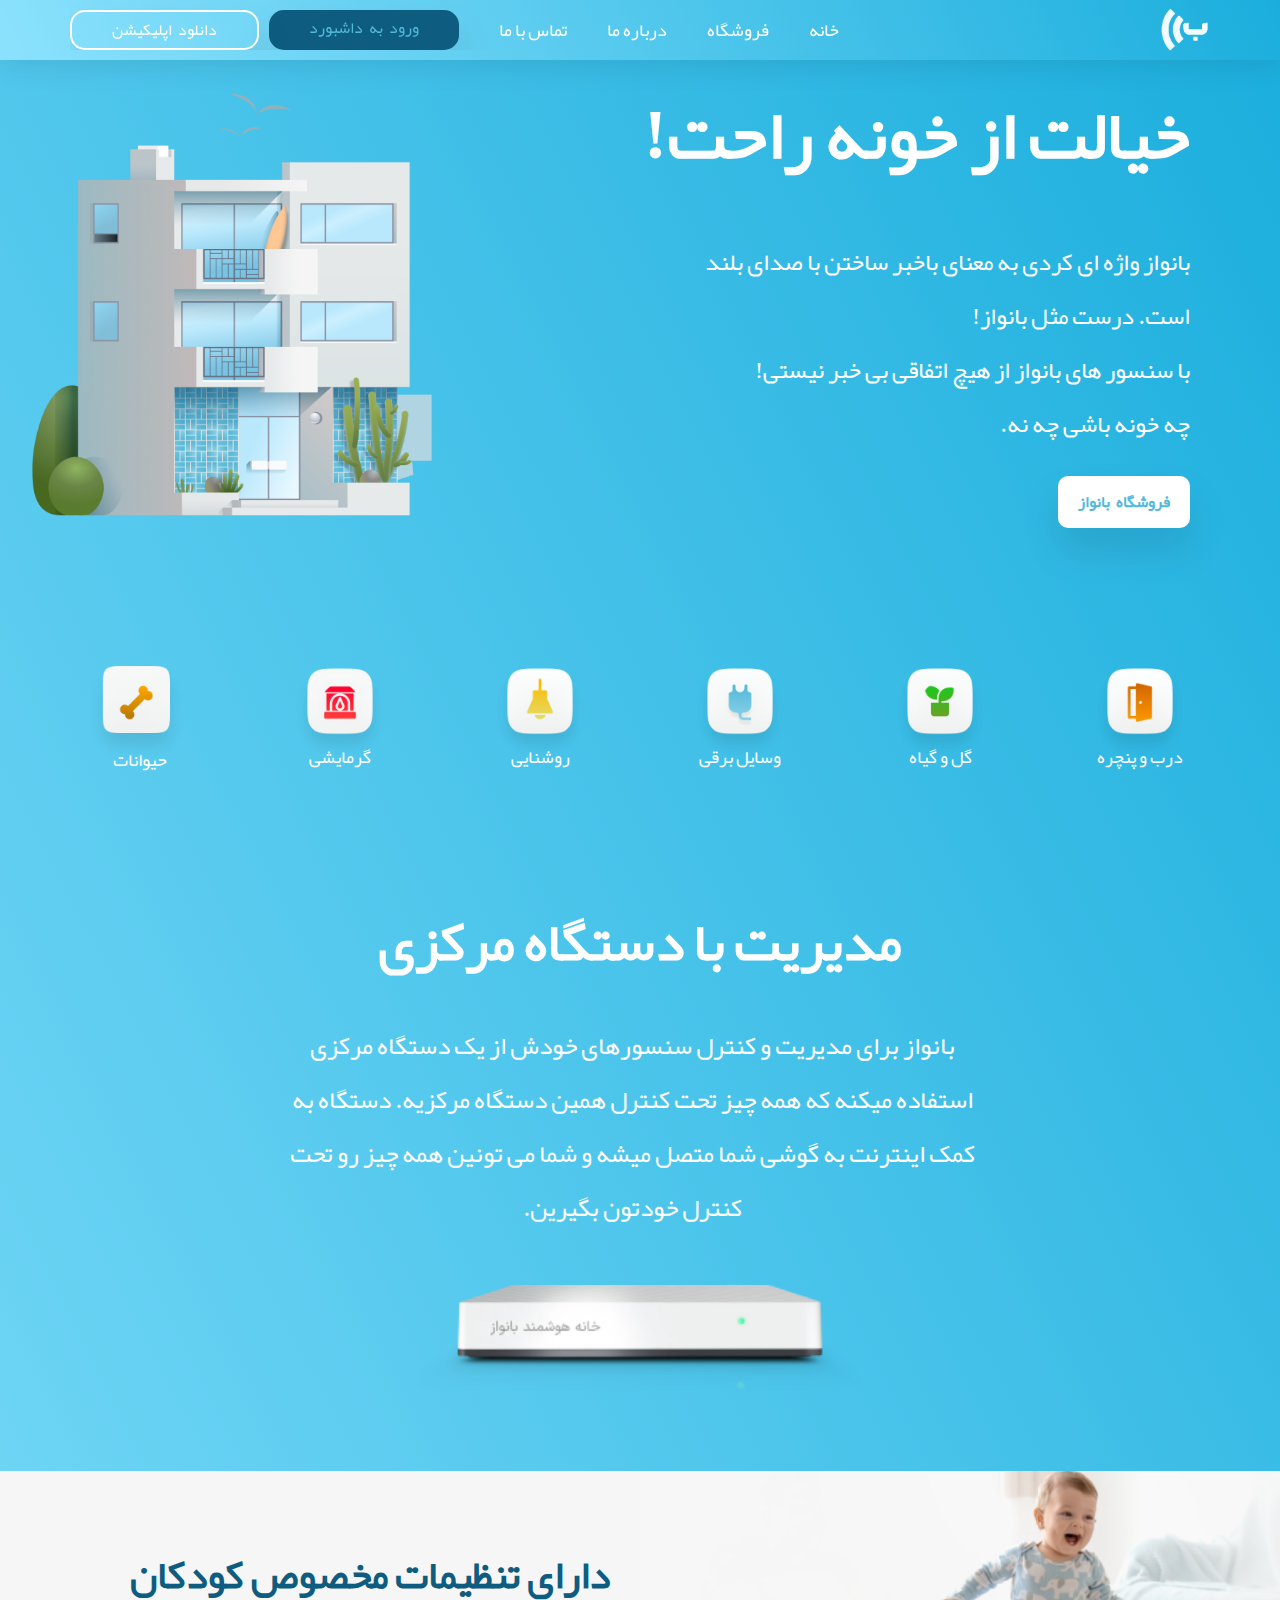
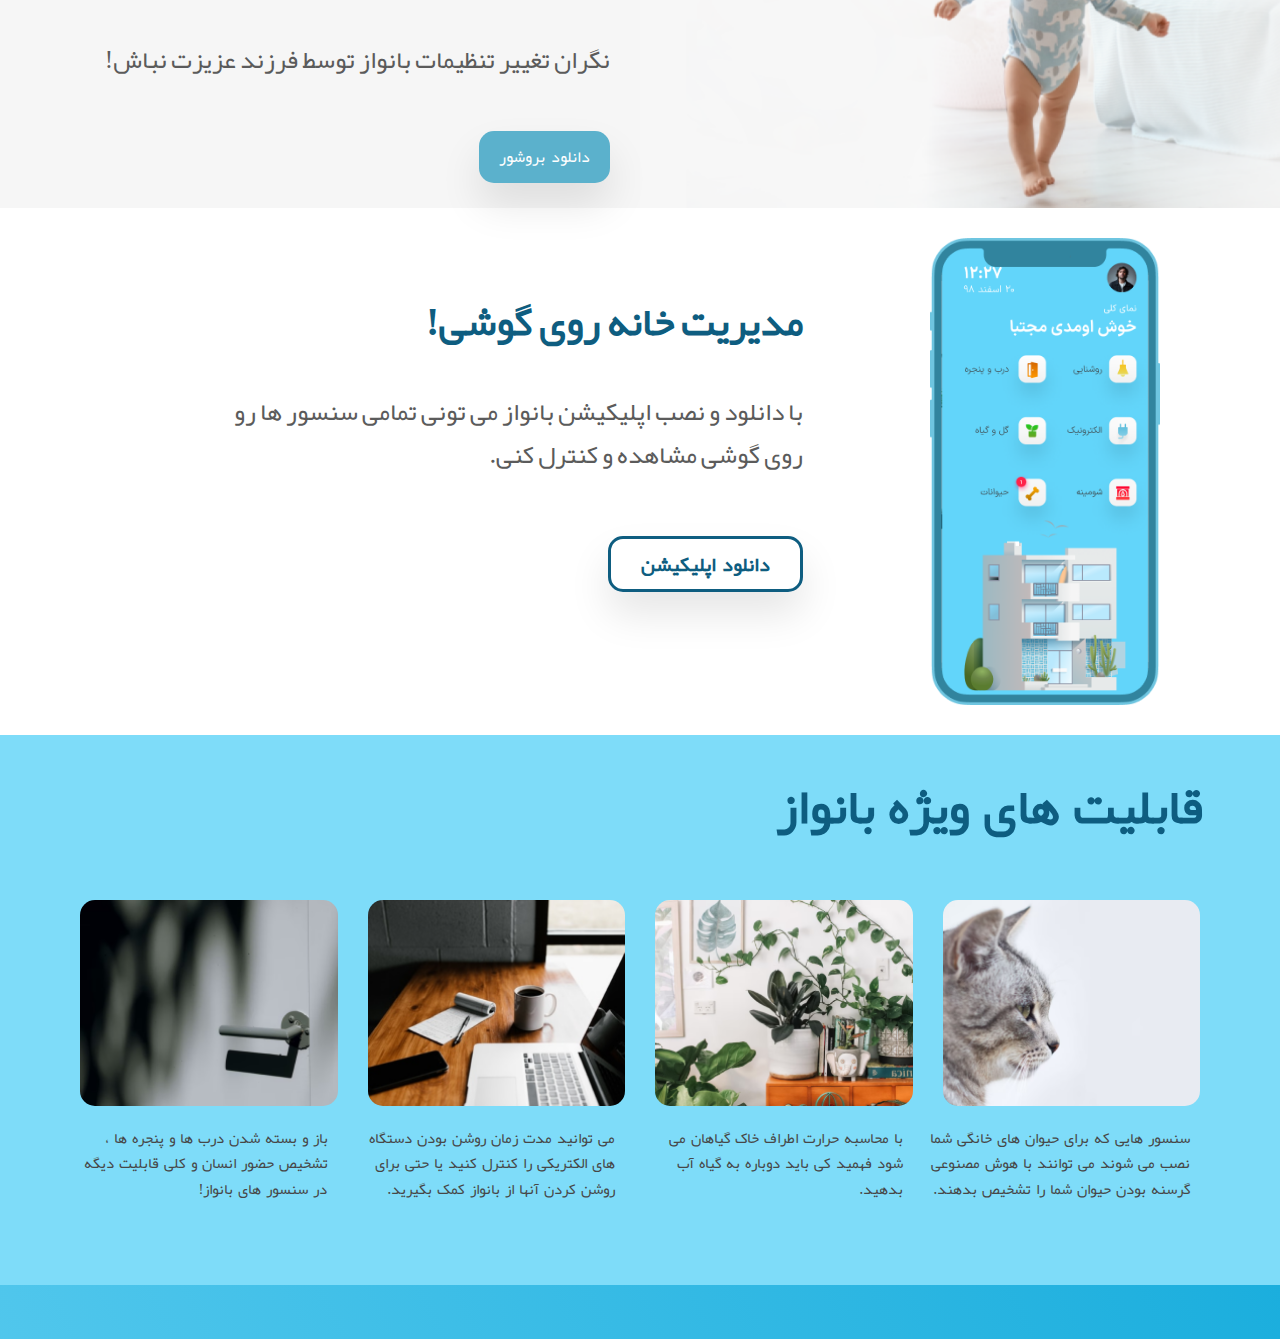
==== index.html @ e46e065d "added feature section" ====
<!DOCTYPE html>
<html lang="en" dir="rtl">
  <head>
    <meta charset="UTF-8" />
    <meta http-equiv="X-UA-Compatible" content="IE=edge" />
    <meta name="viewport" content="width=device-width, initial-scale=1.0" />
    <link rel="stylesheet" href="/css/fonts.css" />
    <link rel="stylesheet" href="/css/style.css" />
    <title>فروشگاه بانواز | Demo</title>
    <meta
      name="description"
      content="این وبسایت توسط محمد صاحبی به عنوان نمونه کار آماده شده است"
    />
  </head>
  <body>
    <header class="main-header">
      <nav class="nav container">
        <a href="#">
          <img
            src="/assets/images/logo.png"
            class="nav-logo"
            alt="banavaaz logo"
          />
        </a>
        <div class="btn">فروشگاه بانواز</div>
        <div class="nav__toggler">
          <div class="bar bar-one"></div>
          <div class="bar bar-two"></div>
          <div class="bar bar-three"></div>
        </div>
        <ul class="list nav__list">
          <li class="nav__item"><a href="#">خانه</a></li>
          <li class="nav__item"><a href="#">فروشگاه</a></li>
          <li class="nav__item"><a href="#">درباره ما</a></li>
          <li class="nav__item"><a href="#">تماس با ما</a></li>
          <li class="btn btn--primary btn--nav-1">
            <a href="#">ورود به داشبورد</a>
          </li>
          <li class="btn btn--primary btn--nav-2">
            <a href="#">دانلود اپلیکیشن</a>
          </li>
        </ul>
      </nav>
    </header>
    <section class="hero-section container block">
      <div class="hero__image">
        <img src="/assets/images/apartment.png" alt="apartment" />
      </div>
      <div class="hero__detail">
        <h2 class="hero__title">خیالت از خونه راحت!</h2>
        <p class="hero__text">
          بانواز واژه ای کردی به معنای باخبر ساختن با صدای بلند <br />
          است. درست مثل بانواز! <br />
          با سنسور های بانواز از هیچ اتفاقی بی خبر نیستی! <br />
          چه خونه باشی چه نه.
        </p>
        <button class="btn hero__btn">فروشگاه بانواز</button>
      </div>
    </section>
    <section class="services container block">
      <div class="services__item">
        <img src="/assets/images/Door.png" alt="Door Icon" />
        <p>درب و پنچره</p>
      </div>
      <div class="services__item">
        <img src="/assets/images/Plant.png" alt="Plant Icon" />
        <p>گل و گیاه</p>
      </div>
      <div class="services__item">
        <img src="/assets/images/charge.png" alt="Charge Icon" />
        <p>وسایل برقی</p>
      </div>
      <div class="services__item">
        <img src="/assets/images/Lamp.png" alt="Lamp Icon" />
        <p>روشنایی</p>
      </div>
      <div class="services__item">
        <img src="/assets/images/Heating.png" alt="Heating Icon" />
        <p>گرمایشی</p>
      </div>
      <div class="services__item">
        <img src="/assets/images/Pet.png" alt="Pet Icon" />
        <p>حیوانات</p>
      </div>
    </section>
    <section class="device container block">
      <img
        src="/assets/images/Device.png"
        class="device__image"
        alt="Device Photo"
      />
      <h2 class="device__title">مدیریت با دستگاه مرکزی</h2>
      <p class="device__text">
        بانواز برای مدیریت و کنترل سنسورهای خودش از یک دستگاه مرکزی استفاده
        میکنه که همه چیز تحت کنترل همین دستگاه مرکزیه. دستگاه به کمک اینترنت به
        گوشی شما متصل میشه و شما می تونین همه چیز رو تحت کنترل خودتون بگیرین.
      </p>
    </section>
    <section class="baby">
      <img src="/assets/images/baby.png" class="baby__image" alt="Baby Photo" />
      <div class="baby__text">
        <h2 class="baby__title">دارای تنظیمات مخصوص کودکان</h2>
        <p class="baby__description">
          نگران تغییر تنظیمات بانواز توسط فرزند عزیزت نباش!
        </p>
        <button class="btn btn--primary">دانلود بروشور</button>
      </div>
    </section>
    <section class="app">
      <img
        src="/assets/images/iPhone-12-Mini.png"
        class="app__image"
        alt="iPhone photo"
      />
      <div class="app__text">
        <h2 class="app__title">مدیریت خانه روی گوشی!</h2>
        <p class="app__description">
          با دانلود و نصب اپلیکیشن بانواز می تونی تمامی سنسور ها رو روی گوشی
          مشاهده و کنترل کنی.
        </p>
        <button class="btn app__btn">دانلود اپلیکیشن</button>
      </div>
    </section>
    <section class="feature">
      <h2>قابلیت های ویژه بانواز</h2>
      <div class="feature--items">
        <div class="feature__item">
          <img src="/assets/images/cat.png" alt="cat photo" />
          <p>
            سنسور هایی که برای حیوان های خانگی شما نصب می شوند می توانند با هوش
            مصنوعی گرسنه بودن حیوان شما را تشخیص بدهند.
          </p>
        </div>
        <div class="feature__item">
          <img src="/assets/images/plant(2).png" alt="plant photo" />
          <p>
            با محاسبه حرارت اطراف خاک گیاهان می شود فهمید کی باید دوباره به گیاه آب
            بدهید.
          </p>
        </div>
        <div class="feature__item">
          <img src="/assets/images/work.png" alt="office photo" />
          <p>
            می توانید مدت زمان روشن بودن دستگاه های الکتریکی را کنترل کنید یا حتی
            برای روشن کردن آنها از بانواز کمک بگیرید.
          </p>
        </div>
        <div class="feature__item">
          <img src="/assets/images/door(2).png" alt="door photo" />
          <p>
            باز و بسته شدن درب ها و پنجره ها ، تشخیص حضور انسان و کلی قابلیت دیگه در
            سنسور های بانواز!
          </p>
        </div>
      </div>
    </section>
    
    <script src="/js/main.js"></script>
  </body>
</html>
---- css/fonts.css ----
@font-face {
  font-family: "yekan";
  font-weight: normal;
  font-style: normal;
  font-display: auto;
  src: url("/assets/fonts/Yekan.woff") format("woff");
}

body,
button {
  font-family: "yekan";
}

* {
  -webkit-user-select: none;
}

/*  PREVENT TEXT SIZE SCALLING */

/* iPhone, portrait & landscape. */

@media all and (max-device-width: 480px) {
  html,
  body,
  p {
    text-size-adjust: none !important;
    -webkit-text-size-adjust: none !important;
    -moz-text-size-adjust: none !important;
    -ms-text-size-adjust: none !important;
  }
}

/* iPad, portrait & landscape. */

@media all and (min-device-width: 768px) and (max-device-width: 1024px) {
  html,
  body,
  p {
    text-size-adjust: none !important;
    -webkit-text-size-adjust: none !important;
    -moz-text-size-adjust: none !important;
    -ms-text-size-adjust: none !important;
  }
}
---- css/style.css ----
/* Reset */
*,
*::before,
*::after {
  box-sizing: border-box;
  margin: 0;
  padding: 0;
  list-style: none;
}

/* root Variable */

:root {
  --color-primary: #ffffff;
  --color-primary-light: #71c4de;
  --color-primary-dark: #0e5d80;
  --color-primary-fonts: #ffffff;
  --color-secondary-fonts: #0e5d80;
  --color-body: #53b9d9;
  --color-headings: #000;
}

html {
  font-size: 62.5%;
}

body {
  background: var(--color-body);
  font-size: 1.4rem;
  line-height: 1.7;
}

h1,
h2,
h3,
li,
p {
  color: var(--color-primary-fonts);
}

h1 {
  font-size: 2.5rem;
  font-weight: 700;
}

h2 {
  font-size: 2.2rem;
  font-weight: 700;
  margin-bottom: 1.5rem;
}

h3 {
  font-size: 1.6rem;
  font-weight: 700;
}

p {
  font-weight: 300;
}

a {
  text-decoration: none;
}

ul {
  font-weight: 300;
}

input,
textarea {
  display: block;
  outline: 0;
  border: 0;
  font-family: "yekan";
}

textarea {
  resize: none;
}

@media screen and (min-width: 1024px) {
  body {
    font-size: 1.8rem;
    background: linear-gradient(243.02deg, #10a9da -9.92%, #92e5ff 106.28%);
  }
  h1 {
    font-size: 5rem;
  }
  h2 {
    font-size: 3.5rem;
    margin-bottom: 3.5rem;
  }
  h3 {
    font-size: 2.2rem;
  }
}

/* buttons */

.btn {
  cursor: pointer;
  font-size: 1.4rem;
  outline: 0;
  border: 0;
  padding: 1rem 2rem;
  border-radius: 15px;
  margin: 1rem 0;
  text-align: center;
  word-spacing: 3px;
  background-color: var(--color-primary);
  color: var(--color-secondary-fonts);
  box-shadow: 0px 22px 40px rgba(0, 0, 0, 0.1);
}

.btn--primary {
  /* background-color: var(--color-primary-light); */
  background: #5bb1cc;
  color: var(--color-primary);
}

.btn--secondary {
  background-color: var(--color-primary);
  color: var(--color-primary-dark);
  border: 2px solid var(--color-primary-dark);
}

.btn--navbar-1,
.btn--navbar-2 {
  display: block;
}

.btn--nav-1 {
  display: block;
  margin: 0;
  padding: 0rem 5rem;
  padding-top: 0.5rem;
  margin-bottom: 1rem;
  background-color: var(--color-primary-light);
}

.btn--nav-2 {
  display: block;
  margin: 0;
  padding: 0rem 5rem;
  padding-top: 0.5rem;
  background-color: transparent;
  border: 1px solid var(--color-primary);
}

@media screen and (min-width: 1024px) {
  .btn {
    font-size: 1.6rem;
  }
  .btn--nav-1 {
    display: block;
    margin: 0;
    padding: 0 4rem;
    padding-top: 0.5rem;
    margin-left: 1rem;
    background-color: var(--color-primary-dark);
  }
  .nav__list .btn--nav-1 li a {
    color: var(--color-body);
  }
  .btn--nav-2 {
    display: block;
    margin: 0;
    padding: 0 4rem;
    padding-top: 0.5rem;
    background-color: transparent;
    border: 2px solid var(--color-primary);
  }
}

/* Container */

.container {
  max-width: 1140px;
  margin: 0 auto;
}

/* Navbar */

.main-header {
  position: fixed;
  background: var(--color-body);
  font-weight: 300;
  box-shadow: 0 4px 30px #0000001a;
  z-index: 100;
  top: 0;
  right: 0;
  left: 0;
}

.nav {
  height: 50px;
  display: flex;
  justify-content: space-between;
  align-items: center;
  flex-wrap: wrap;
}

.nav img {
  width: 70px;
  padding: 1rem 2rem;
}

.nav__list {
  width: 100%;
  position: absolute;
  display: flex;
  flex-direction: column;
  font-size: 1.4rem;
  max-height: 0;
  overflow: hidden;
  opacity: 0;
  transition: all 0.4s linear;
  top: 50px;
  right: 0;
  left: 0;
}

.nav__expanded .nav__list {
  max-height: 100vh;
  opacity: 1;
  padding: 1rem 2rem;
  background-color: var(--color-primary-dark);
}

.nav__expanded .nav__list li a {
  color: var(--color-primary);
}

.nav__item {
  margin-bottom: 1rem;
}

.nav__item > a {
  display: block;
  padding: 1rem;
  color: var(--color-primary);
  transition: all 0.3s ease-out;
}

.nav__list li a {
  display: block;
  padding-bottom: 1rem;
  transition: all 0.3s linear;
}

.nav > .btn {
  padding: 1rem 1.5rem;
  font-size: 1rem;
  color: var(--color-primary);
  background-color: var(--color-primary-dark);
  position: absolute;
  top: auto;
  left: 60px;
}

@media screen and (min-width: 1024px) {
  .main-header {
    background: linear-gradient(243.02deg, #10a9da -9.92%, #92e5ff 106.28%);
  }
  .nav {
    justify-content: space-between;
    flex-wrap: nowrap;
    padding-top: 0;
    margin-bottom: 1rem;
  }
  .nav img {
    width: 50px;
    padding: 0;
    margin-top: 2rem;
  }
  .nav__toggler {
    display: none;
  }
  .nav__list {
    position: relative;
    flex-direction: row;
    font-size: 1.6rem;
    width: auto;
    opacity: 1;
    max-height: 100%;
    top: 0;
  }
  .nav__item a {
    margin-left: 4rem;
    padding: 0;
    top: 10px;
    padding-bottom: 0;
    border: none;
    font-weight: 500;
    font-size: 1.8rem;
  }
  .nav-logo {
    padding-top: 2rem;
    margin: 0;
  }
  .nav__list li {
    margin-top: 1rem;
    padding-top: 0.5rem;
  }
  .nav__list .btn--nav-1 a {
    color: var(--color-body);
  }
  .nav__list .btn--nav-2 a {
    color: var(--color-primary);
  }
  .nav > .btn {
    display: none;
  }
}

/* Toggler */

.nav__toggler {
  padding: 1rem 2rem;
  cursor: pointer;
}

.bar {
  width: 25px;
  height: 3px;
  margin: 5px 0;
  background-color: var(--color-primary);
  border-radius: 10px;
  transition: all 0.3s ease-out;
}

.nav.nav__expanded .bar-one {
  transform: rotate(-45deg) translate(-10px, 5px);
}

.nav.nav__expanded .bar-two {
  opacity: 0;
  transform: translateX(-20px);
}

.nav.nav__expanded .bar-three {
  transform: rotate(45deg) translate(-5px, -2px);
}

/* Hero section */

.hero-section {
  display: grid;
  align-items: center;
  margin-top: 7rem;
}

.hero__image img {
  width: 70%;
  height: auto;
  margin: auto;
  /* margin-bottom: 3rem; */
}

.hero__image {
  display: flex;
  justify-content: center;
  align-items: center;
}

.hero__text {
  font-weight: 300;
  margin-bottom: 1.5rem;
  text-align: justify;
}

.hero__btn {
  font-weight: 700;
  color: #399dbc;
}

@media screen and (min-width: 768px) {
  .hero-section {
    grid-template-columns: repeat(2, 1fr);
  }
  .hero__image img {
    width: 400px;
  }
  .hero__image {
    margin-bottom: 0;
    order: 2;
  }
  .hero__detail {
    order: 1;
  }
  .hero__title {
    width: 758px;
    height: 130px;
    font-weight: 700;
    font-size: 70px;
    line-height: 130px;
  }
  .hero__text {
    width: 580px;
    font-size: 24px;
    font-weight: 500;
    text-align: justify;
    line-height: 54px;
  }
  .hero__btn {
    font-weight: 700;
    color: var(--color-body);
    box-shadow: 0px 22px 40px rgba(0, 0, 0, 0.1);
    border-radius: 10px;
  }
}

/* Services */

.services {
  display: grid;
  grid-template-columns: repeat(auto-fit, minmax(100px, 1fr));
  margin-top: 5rem;
}

.services__item {
  display: flex;
  flex-flow: column;
  justify-content: center;
  align-items: center;
  padding-top: 7rem;
  padding-bottom: 4rem;
}

.services__item p {
  margin-bottom: 3rem;
}

.services__item img {
  width: 100px;
  margin-bottom: -2rem;
}

@media screen and (min-width: 1024px) {
  .services {
    display: flex;
    flex-direction: row;
    justify-content: space-between;
  }
}

/* Device section */

.device {
  display: flex;
  flex-direction: column;
  justify-content: center;
  align-items: center;
  margin-top: 5rem;
}

.device__image {
  max-width: 100%;
  margin-bottom: 3rem;
}

.device__title {
  margin-bottom: 1rem;
  text-align: center;
}

.device__text {
  flex-wrap: wrap;
  margin-right: 1.5rem;
  text-align: right;
}

@media screen and (min-width: 1024px) {
  .device {
    align-items: center;
  }
  .device__image {
    width: 450px;
    margin-top: 5rem;
    order: 2;
  }
  .device__title {
    font-size: 55px;
    font-weight: 700;
    text-align: center;
    margin-bottom: 3rem;
  }
  .device__text {
    width: 700px;
    font-size: 25px;
    font-weight: 500;
    line-height: 54px;
    text-align: center;
  }
}

/* Baby Section */
.baby {
  width: 100%;
  height: auto;
  display: grid;
  grid-template-columns: repeat(2, 1fr);
  margin-top: 5rem;
  background: #f6f6f6;
}

.baby__text {
  width: 200px;
  margin-top: 1rem;
  text-align: right;
}

.baby__title {
  font-size: 1.4rem;
  font-weight: 700;
  padding-top: 6rem;
  margin-bottom: 1rem;
  color: var(--color-primary-dark);
}

.baby__description {
  font-size: 1.2rem;
  font-weight: 500;
  margin-bottom: 1rem;
  color: #5b5b5b;
}

/* .btn--mobile {
  width: 109px;
  height: 33px;
  font-size: 1.4rem;
  text-align: center;
  padding: 0 1rem;
  background: var(--color-primary-light);
  color: var(--color-primary);
  border-radius: 8px;
} */

.baby__image {
  width: 190px;
  height: 168px;
}

@media screen and (min-width: 1024px) {
  .baby {
    width: 100%;
    height: auto;
    display: grid;
    grid-template-columns: repeat(2, 1fr);
    background: #f6f6f6;
  }
  .baby__image {
    width: 100%;
    height: auto;
    display: block;
  }
  .baby__text {
    width: 600px;
    margin-right: 3rem;
  }
  .baby__title {
    font-size: 4rem;
    font-weight: 700;
    margin-bottom: 3rem;
    color: var(--color-primary-dark);
  }
  .baby__description {
    font-size: 2.5rem;
    font-weight: 500;
    margin-bottom: 4rem;
    color: #5b5b5b;
  }
}

/* App Section */

.app {
  display: grid;
  grid-template-columns: 1fr 2fr;
  background-color: var(--color-primary);
  padding: 2.5rem 1rem;
}

.app__image {
  width: 100px;
}

.app__text {
  margin-right: 1rem;
}

.app__title {
  color: var(--color-primary-dark);
}

.app__description {
  color: #5b5b5b;
}

.app__btn {
  font-size: 1.4rem;
  font-weight: 600;
  margin-top: 2rem;
  padding: 0.2rem 2rem;
  color: var(--color-primary-dark);
  border: 2px solid var(--color-primary-dark);
  border-radius: 10px;
  background-color: transparent;
}

@media screen and (min-width: 768px) {
  .app {
    grid-template-columns: 1fr 2fr;
    padding: 3rem 12rem;
  }
  .app__image {
    width: 230px;
  }
  .app__text {
    margin-top: 5rem;
  }
  .app__title {
    font-size: 4rem;
    font-weight: 700;
  }
  .app__description {
    width: 600px;
    font-size: 2.5rem;
    font-weight: 500;
    margin-bottom: 2rem;
  }
  .app__btn {
    font-size: 2rem;
    margin-top: 4rem;
    padding: 0.5rem 3rem;
    border: 3px solid var(--color-primary-dark);
    border-radius: 15px;
  }
}

/* Feature */

.feature {
  width: 100%;
  padding: 0 2rem;
  padding-top: 3rem;
}

.feature h2 {
  margin-bottom: 3rem;
  text-align: center;
  color: var(--color-secondary-fonts);
}

.feature--items {
  display: grid;
  grid-template-columns: repeat(2, 1fr);
  gap: 2rem;
}

.feature__item img {
  width: 100%;
  border-radius: 8px;
}

.feature__item p {
  text-align: right;
  font-size: 1.3rem;
  font-weight: 400;
  color: #474747;
}

@media screen and (min-width: 1024px) {
  .feature {
    height: 550px;
    padding: 3rem 5rem;
    background-color: #7edcf9;
  }
  .feature h2 {
    word-spacing: 5px;
    margin-bottom: 5rem;
    padding-right: 2.7rem;
    text-align: right;
    font-size: 5rem;
    color: var(--color-secondary-fonts);
  }
  .feature--items {
    margin: 0 3rem;
    gap: 3rem;
    grid-template-columns: repeat(auto-fit, minmax(100px, 1fr));
  }
  .feature__item img {
    border-radius: 15px;
  }
  .feature__item p {
    width: 270px;
    height: 223px;
    word-spacing: 2px;
    padding-top: 1rem;
    padding-right: 1rem;
    text-align: right;
    font-size: 1.5rem;
  }
}

/* Companies section */

.company {
  display: grid;
  grid-template-columns: repeat(1, 1fr);
  padding-top: 3rem;
  padding-bottom: 2rem;
}

.company img {
  max-width: 100%;
}

.company__text h2 {
  font-size: 2rem;
  word-spacing: 3px;
  color: var(--color-primary-dark);
}

.company__text p {
  font-size: 1.8rem;
  font-weight: 500;
  word-spacing: 2px;
  color: #474747;
  margin-bottom: 3rem;
}

.company__image {
  display: flex;
  align-items: center;
  justify-content: center;
}

@media screen and (min-width: 1024px) {
  .company {
    grid-template-columns: 2fr 1fr;
    background-color: var(--color-primary);
  }
  .company img {
    padding-left: 10rem;
  }
  .company__text {
    padding-top: 4rem;
  }
  .company__text h2 {
    font-size: 6rem;
    color: var(--color-secondary-fonts);
  }
  .company__text p {
    font-size: 2.2rem;
    font-weight: 500;
    color: #474747;
  }
}

/* Footer */

.main-footer {
  width: 100%;
  height: auto;
  background-color: #146183;
  color: var(--color-primary-fonts);
  min-height: 250px;
  align-items: center;
}

.main-footer .footer {
  display: grid;
  grid-template-columns: repeat(2, 1fr);
  gap: 2rem;
  padding-top: 4rem;
}

.footer__item {
  margin-right: 2rem;
  margin-bottom: 2.5rem;
}

.footer__item a {
  display: block;
  text-decoration: none;
  font-size: 1.4rem;
  color: var(--color-primary-fonts);
  margin-bottom: 0.5rem;
  padding-bottom: 1.5rem;
  word-spacing: 4px;
  transition: all 0.3s ease-out;
}

.footer__item a:hover {
  color: var(--color-primary-dark);
}

.footer__item h6 {
  font-size: 1.8rem;
  font-weight: 500;
  margin-bottom: 1.5rem;
  word-spacing: 3px;
}

.footer__enamad {
  cursor: pointer;
  display: flex;
  flex-direction: column;
  max-width: 142px;
  max-height: 58px;
}

.footer__enamad img {
  width: 100%;
  height: auto;
  padding-top: 0.7rem;
}

@media screen and (min-width: 768px) {
  .main-footer {
    background: linear-gradient(
      97.01deg,
      #53b9d9 -6.41%,
      rgba(20, 77, 101, 0) 110.43%
    );
  }
  .main-footer .footer {
    display: flex;
    flex-direction: row;
  }
  .footer__item {
    margin: 0 5rem;
  }
  .footer__item:first-child {
    margin-right: 17rem;
  }
  .footer__item a {
    padding-bottom: 0.5rem;
  }
  .footer__item h6 {
    font-size: 2rem;
    font-weight: 600;
  }
  .footer__enamad {
    max-width: 162px;
    max-height: 58px;
  }
  .footer__enamad img {
    padding-top: 0.5rem;
  }
}

.line {
  width: 100%;
  height: 1px;
  opacity: 0.1;
  margin: 5px 0;
  background-color: var(--color-primary);
  border-radius: 10px;
}

.social-media {
  width: 100%;
  height: auto;
  display: flex;
  flex-direction: column;
  justify-content: center;
  align-items: center;
  padding-top: 1.5rem;
}

.icon-container {
  padding: 1rem 1.3rem;
}

.footer-legal {
  justify-content: center;
  align-items: center;
  padding-top: 1rem;
  padding-bottom: 2rem;
  word-spacing: 2px;
}

@media screen and (min-width: 1024px) {
  .social-media {
    display: flex;
    flex-direction: row;
    justify-content: flex-start;
    padding-right: 15rem;
    padding-top: 0;
    padding-bottom: 1rem;
  }
  .icon-container {
    padding: 1rem 1.1rem;
  }
  .footer-legal {
    font-size: 1.2rem;
    padding-bottom: 2rem;
    padding-right: 48rem;
    word-spacing: 2px;
  }
}

/* Block */

.block {
  padding: 0 2rem;
}

@media screen and (min-width: 768px) {
  .block {
    padding: 0 2rem;
  }
}
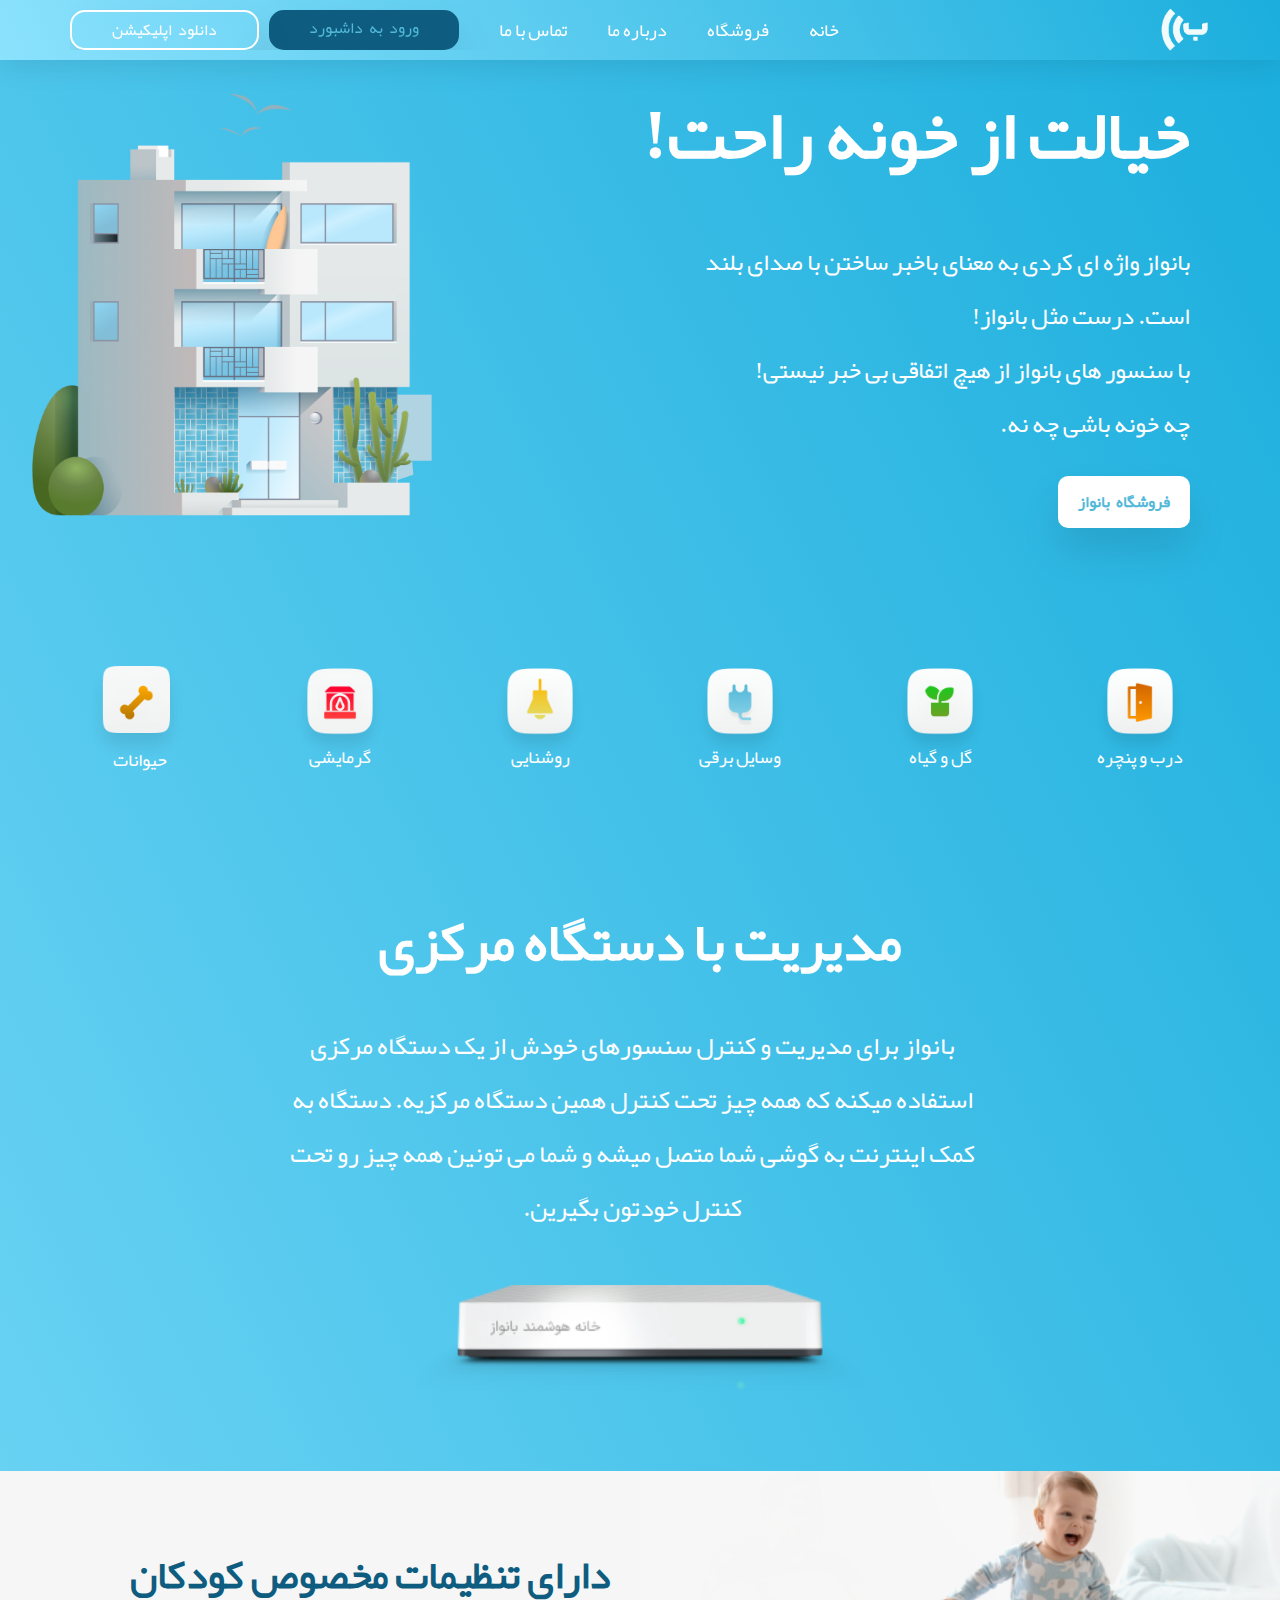
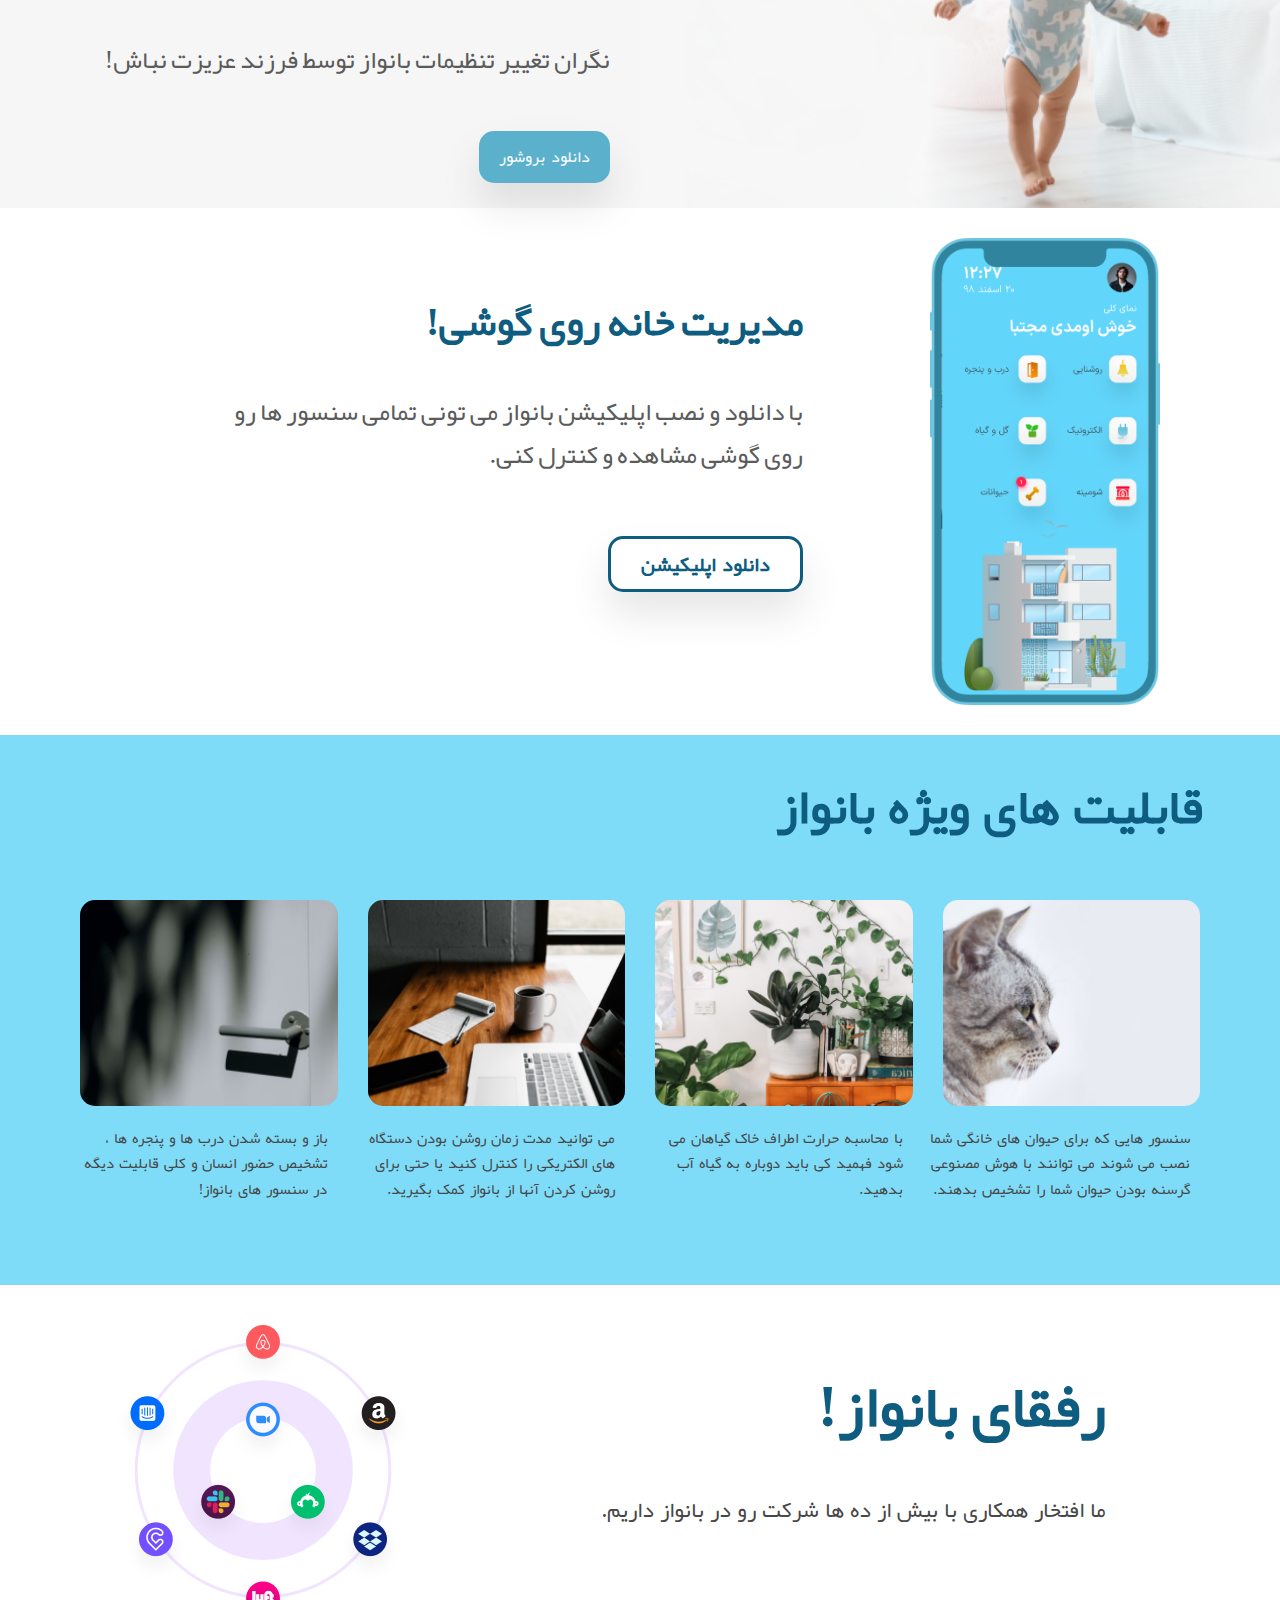
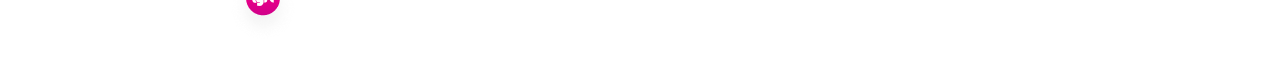
==== commit b97f1129: "added cooperation section" ====
--- a/index.html
+++ b/index.html
@@ -134,27 +134,35 @@
         <div class="feature__item">
           <img src="/assets/images/plant(2).png" alt="plant photo" />
           <p>
-            با محاسبه حرارت اطراف خاک گیاهان می شود فهمید کی باید دوباره به گیاه آب
-            بدهید.
+            با محاسبه حرارت اطراف خاک گیاهان می شود فهمید کی باید دوباره به گیاه
+            آب بدهید.
           </p>
         </div>
         <div class="feature__item">
           <img src="/assets/images/work.png" alt="office photo" />
           <p>
-            می توانید مدت زمان روشن بودن دستگاه های الکتریکی را کنترل کنید یا حتی
-            برای روشن کردن آنها از بانواز کمک بگیرید.
+            می توانید مدت زمان روشن بودن دستگاه های الکتریکی را کنترل کنید یا
+            حتی برای روشن کردن آنها از بانواز کمک بگیرید.
           </p>
         </div>
         <div class="feature__item">
           <img src="/assets/images/door(2).png" alt="door photo" />
           <p>
-            باز و بسته شدن درب ها و پنجره ها ، تشخیص حضور انسان و کلی قابلیت دیگه در
-            سنسور های بانواز!
+            باز و بسته شدن درب ها و پنجره ها ، تشخیص حضور انسان و کلی قابلیت
+            دیگه در سنسور های بانواز!
           </p>
         </div>
       </div>
     </section>
-    
+    <section class="company">
+      <div class="container company__text">
+        <h2>رفقای بانواز!</h2>
+        <p>ما افتخار همکاری با بیش از ده ها شرکت رو در بانواز داریم.</p>
+      </div>
+      <div class="container company__image">
+        <img src="/assets/images/company.png" alt="companies photo" />
+      </div>
+    </section>
     <script src="/js/main.js"></script>
   </body>
 </html>
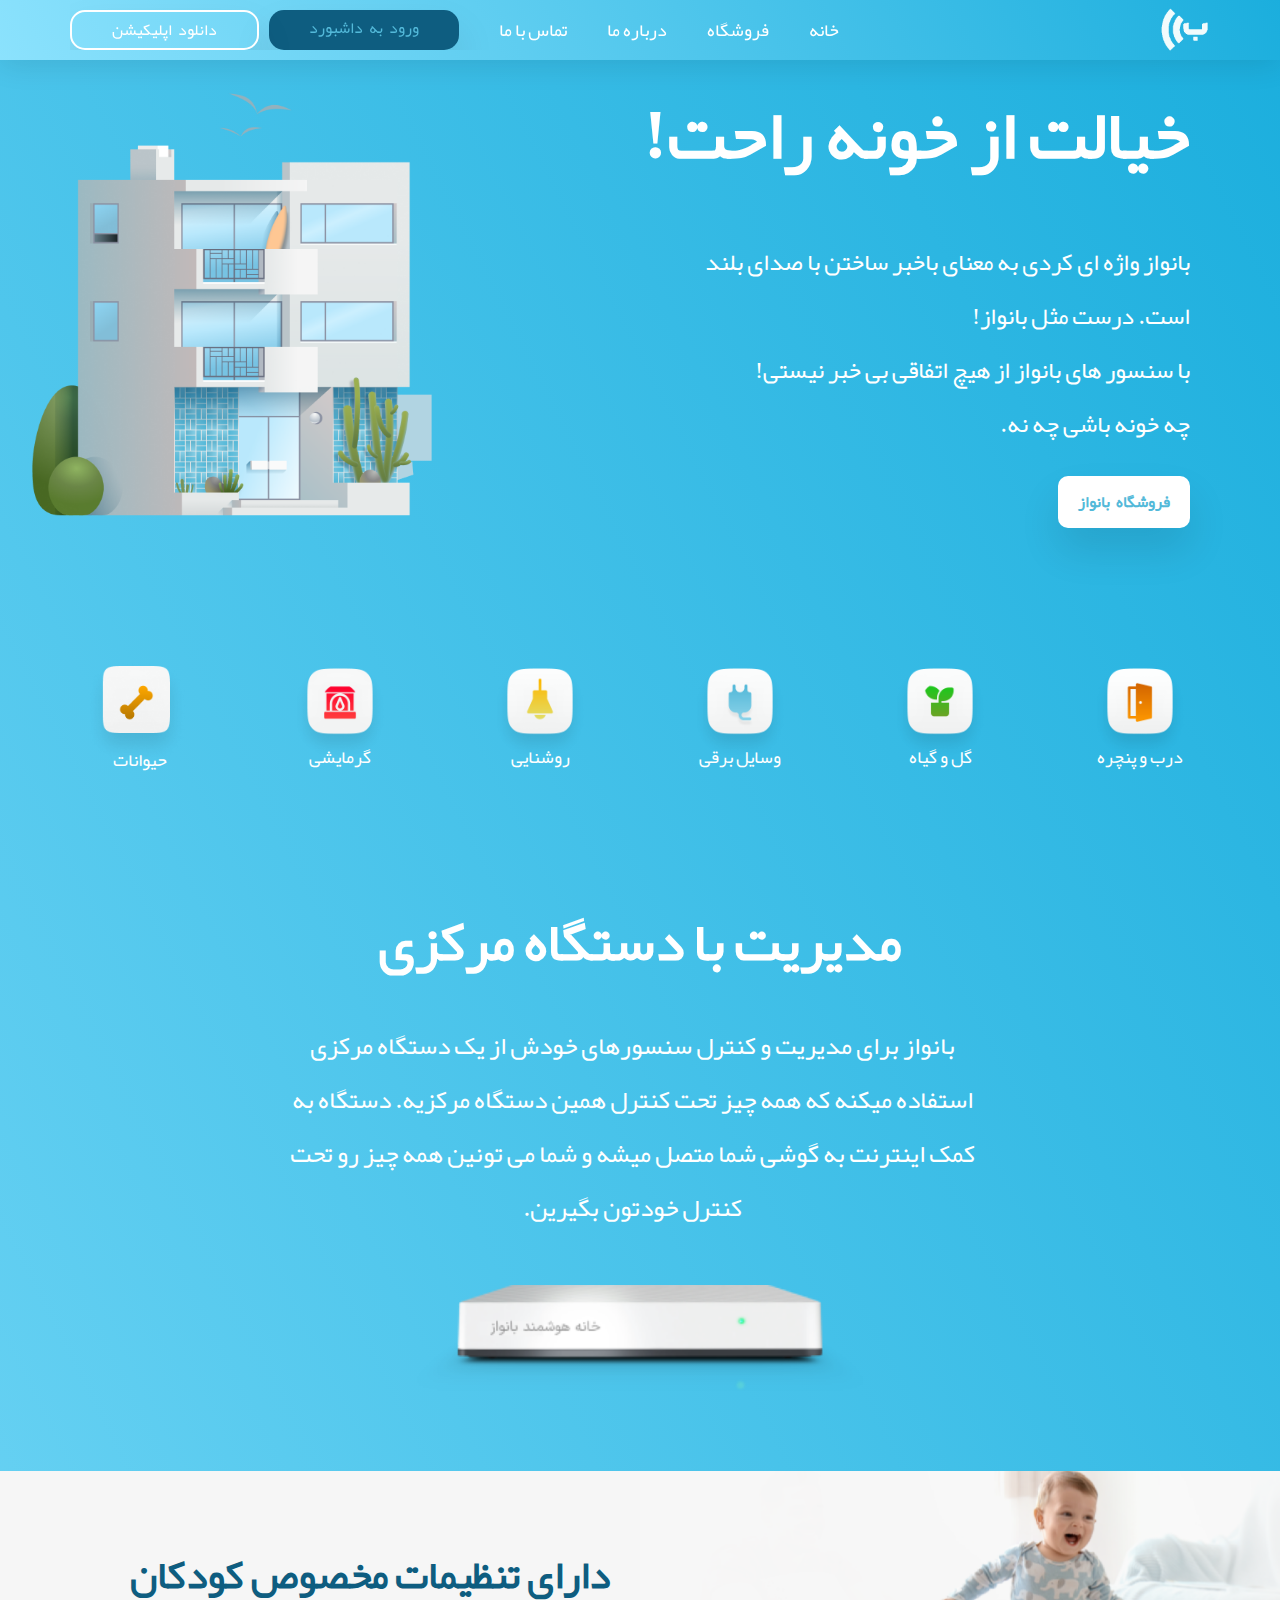
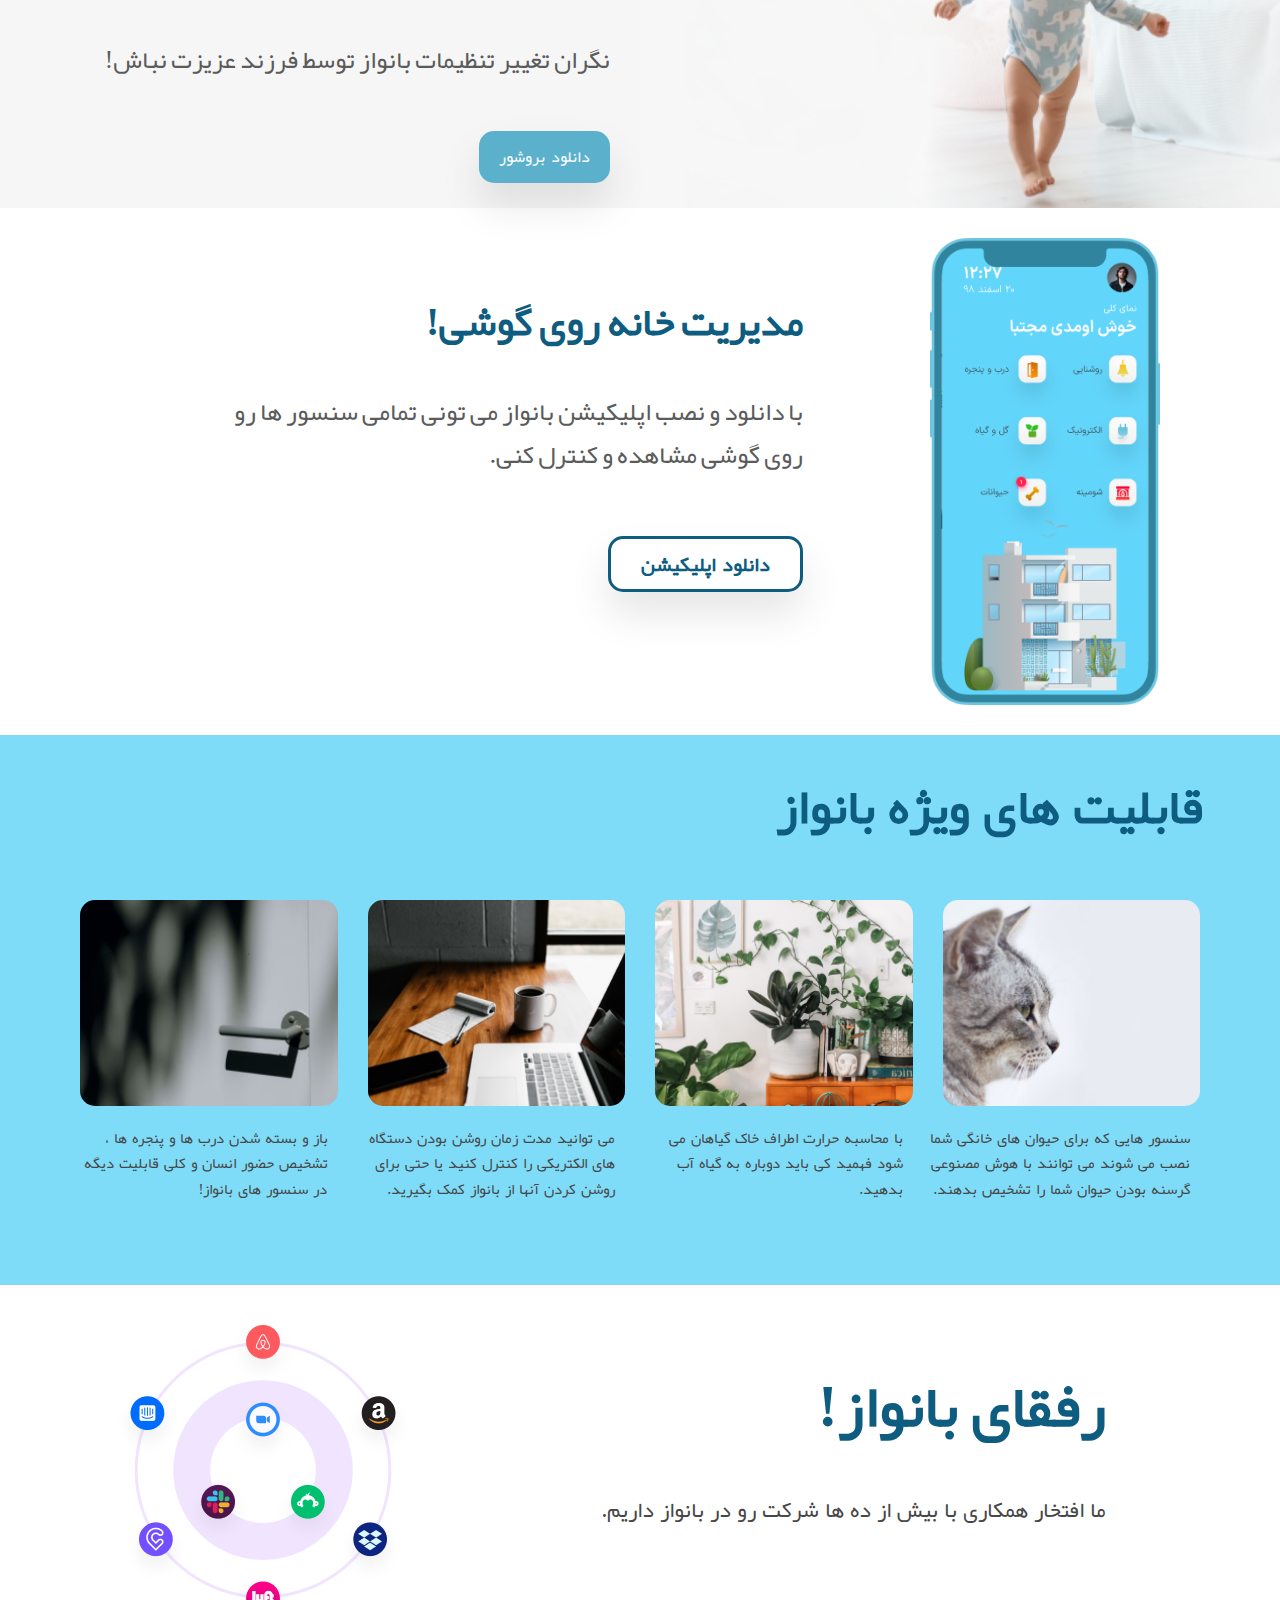
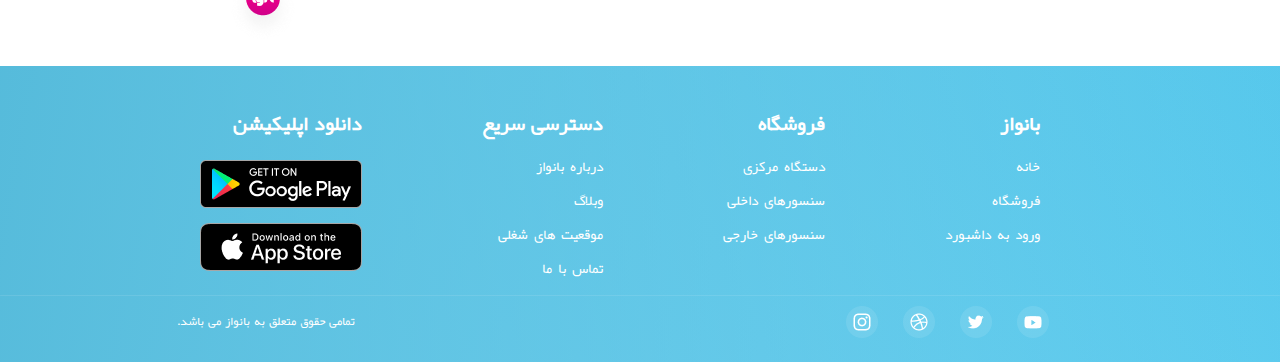
==== commit 19888240: "added footer" ====
--- a/index.html
+++ b/index.html
@@ -163,6 +163,68 @@
         <img src="/assets/images/company.png" alt="companies photo" />
       </div>
     </section>
+    <footer class="main-footer">
+      <div class="container footer">
+        <div class="footer__item">
+          <h6>بانواز</h6>
+          <a href="#">خانه</a>
+          <a href="#">فروشگاه</a>
+          <a href="#">ورود به داشبورد</a>
+        </div>
+        <div class="footer__item">
+          <h6>فروشگاه</h6>
+          <a href="#">دستگاه مرکزی</a>
+          <a href="#">سنسورهای داخلی</a>
+          <a href="#">سنسورهای خارجی</a>
+        </div>
+        <div class="footer__item">
+          <h6>دسترسی سریع</h6>
+          <a href="#">درباره بانواز</a>
+          <a href="#">وبلاگ</a>
+          <a href="#">موقعیت های شغلی</a>
+          <a href="#">تماس با ما</a>
+        </div>
+        <div class="footer__item">
+          <h6>دانلود اپلیکیشن</h6>
+          <a href="#" class="footer__enamad">
+            <img src="/assets/images/google-play-badge.png" alt="badge photo" />
+          </a>
+          <a href="#" class="footer__enamad">
+            <img src="/assets/images/app-store-badge.png" alt="" />
+          </a>
+        </div>
+      </div>
+    
+      <div class="line"></div>
+    
+      <div class="container social-media">
+        <div>
+          <span class="icon-container">
+            <a href="#">
+              <img src="/assets/images/youtube.png" alt="youtube" />
+            </a>
+          </span>
+          <span class="icon-container">
+            <a href="#">
+              <img src="/assets/images/twitter.png" alt="twitter" />
+            </a>
+          </span>
+          <span class="icon-container">
+            <a href="#">
+              <img src="/assets/images/Dribble.png" alt="dribble" />
+            </a>
+          </span>
+          <span class="icon-container">
+            <a href="#">
+              <img src="/assets/images/instagram.png" alt="instagram" />
+            </a>
+          </span>
+        </div>
+        <span>
+          <p class="footer-legal">تمامی حقوق متعلق به بانواز می باشد.</p>
+        </span>
+      </div>
+    </footer>
     <script src="/js/main.js"></script>
   </body>
 </html>
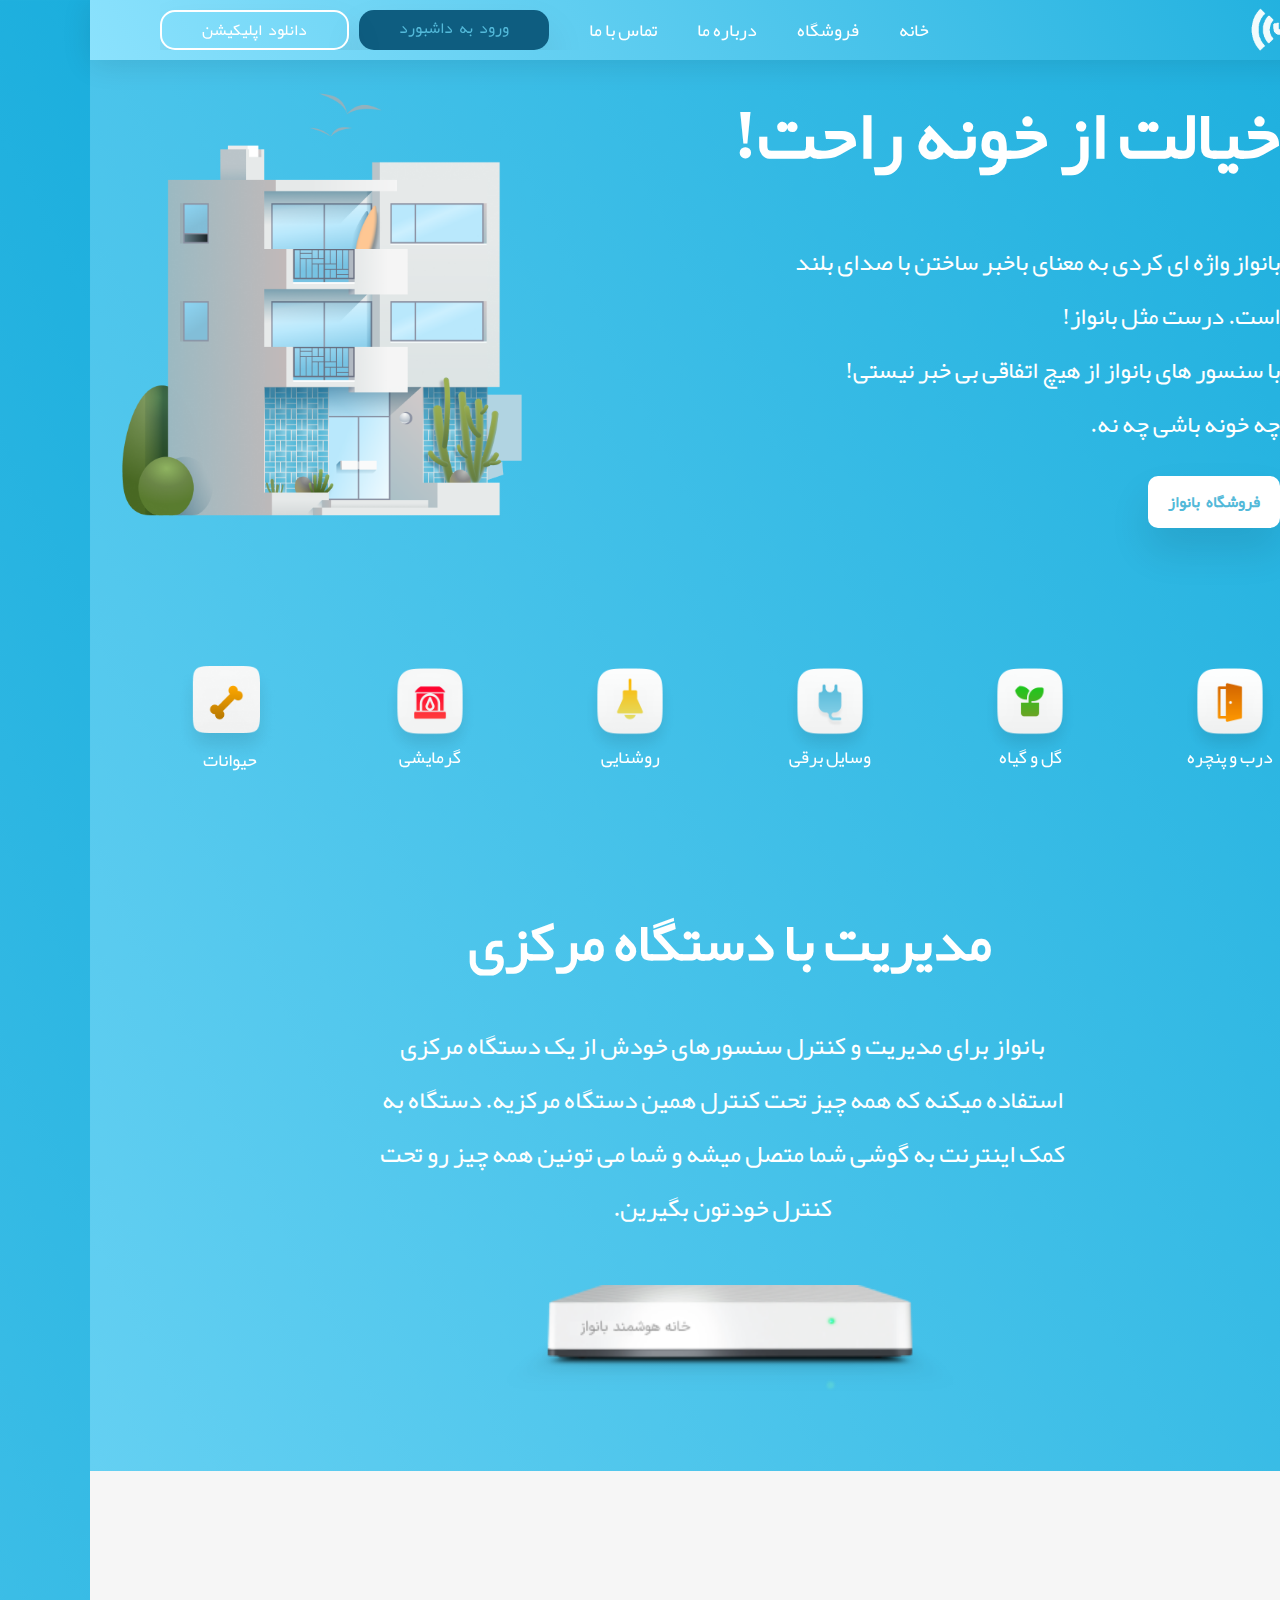
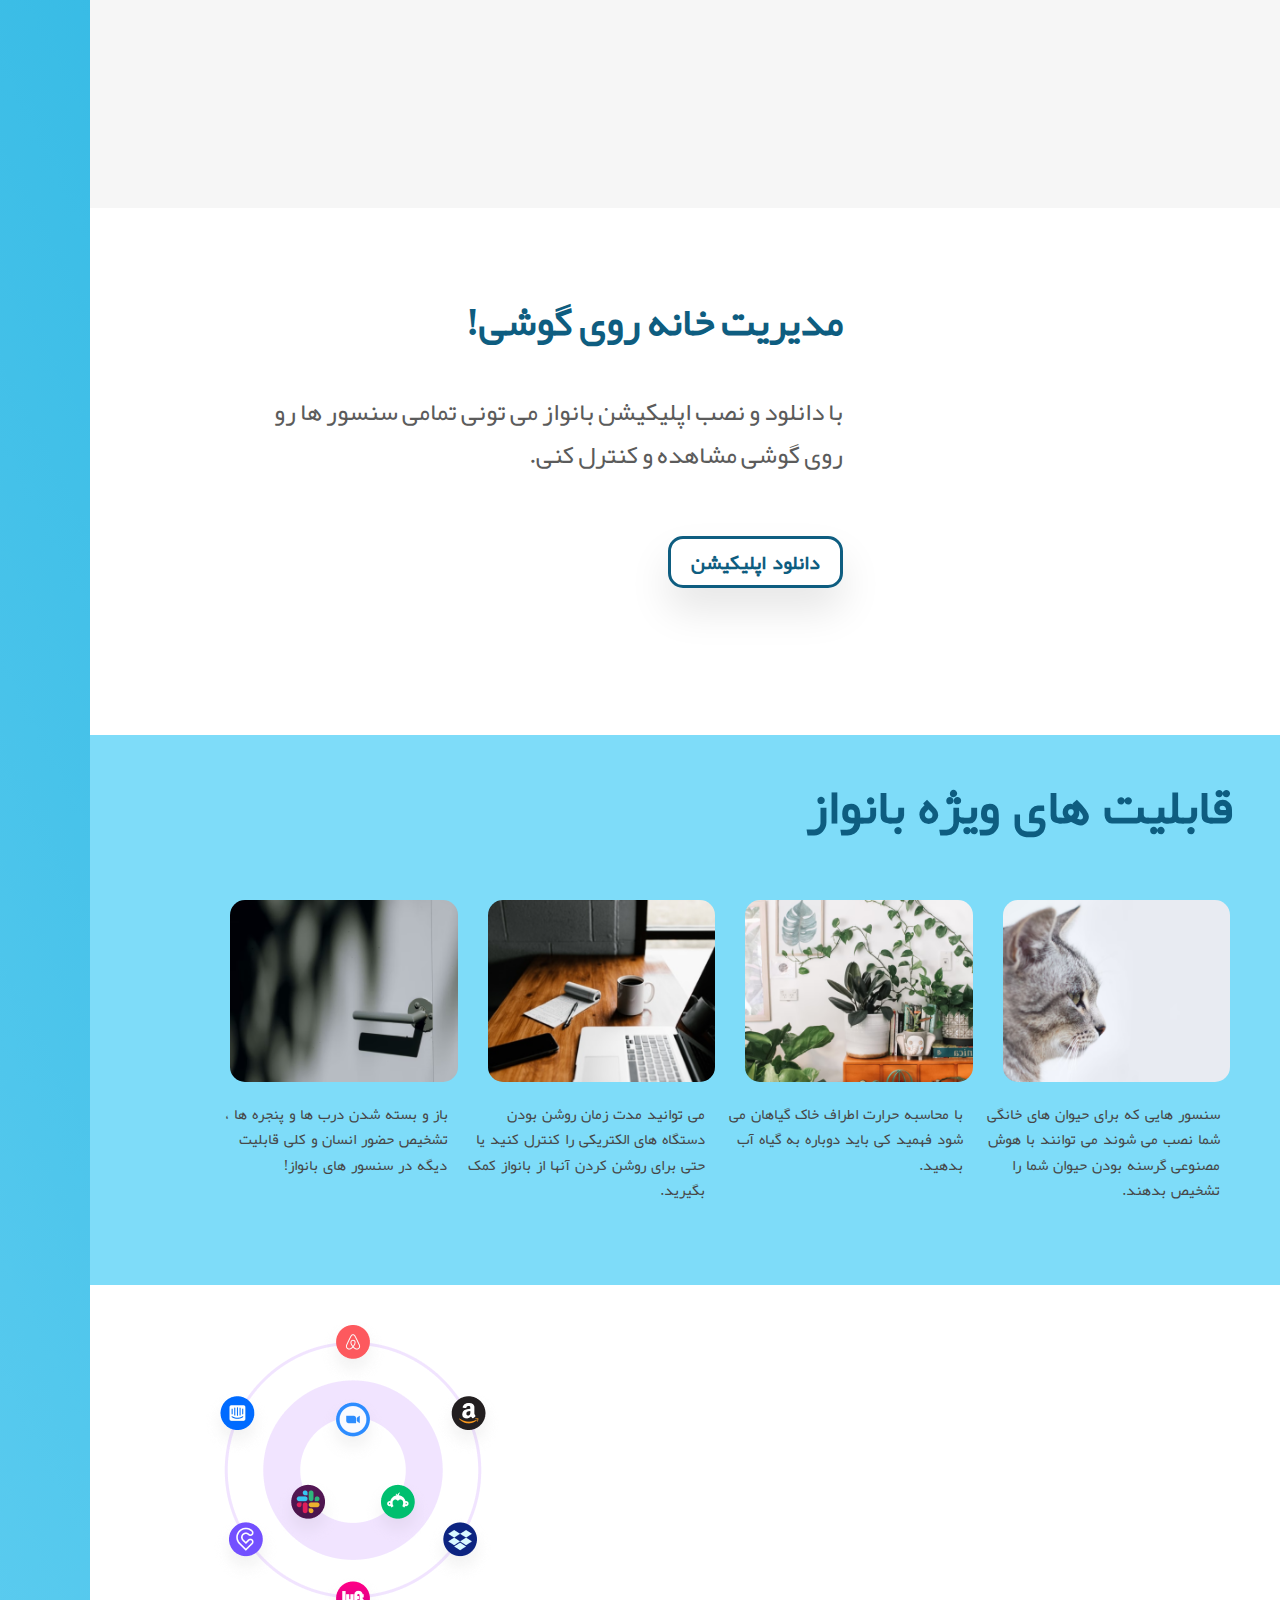
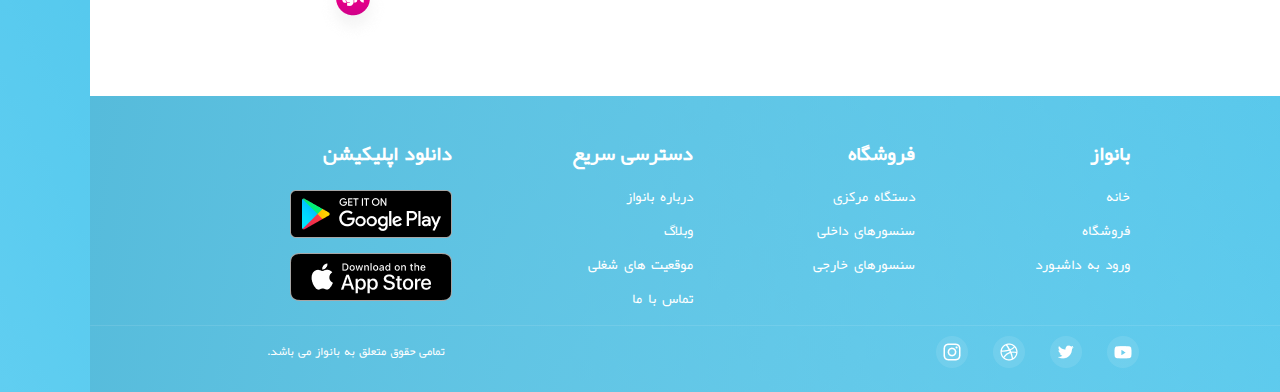
==== commit c1fe0196: "added animation to sections" ====
--- a/index.html
+++ b/index.html
@@ -11,6 +11,7 @@
       name="description"
       content="این وبسایت توسط محمد صاحبی به عنوان نمونه کار آماده شده است"
     />
+    <link rel="stylesheet" href="https://unpkg.com/aos@next/dist/aos.css" />
   </head>
   <body>
     <header class="main-header">
@@ -57,7 +58,11 @@
         <button class="btn hero__btn">فروشگاه بانواز</button>
       </div>
     </section>
-    <section class="services container block">
+    <section
+      class="services container block"
+      data-aos="fade-up"
+      data-aos-duration="1500"
+    >
       <div class="services__item">
         <img src="/assets/images/Door.png" alt="Door Icon" />
         <p>درب و پنچره</p>
@@ -97,8 +102,14 @@
       </p>
     </section>
     <section class="baby">
-      <img src="/assets/images/baby.png" class="baby__image" alt="Baby Photo" />
-      <div class="baby__text">
+      <img
+        src="/assets/images/baby.png"
+        class="baby__image"
+        alt="Baby Photo"
+        data-aos="fade-left"
+        data-aos-duration="1500"
+      />
+      <div class="baby__text" data-aos="fade-right" data-aos-duration="1500">
         <h2 class="baby__title">دارای تنظیمات مخصوص کودکان</h2>
         <p class="baby__description">
           نگران تغییر تنظیمات بانواز توسط فرزند عزیزت نباش!
@@ -111,6 +122,8 @@
         src="/assets/images/iPhone-12-Mini.png"
         class="app__image"
         alt="iPhone photo"
+        data-aos="flip-right"
+        data-aos-duration="1500"
       />
       <div class="app__text">
         <h2 class="app__title">مدیریت خانه روی گوشی!</h2>
@@ -155,7 +168,11 @@
       </div>
     </section>
     <section class="company">
-      <div class="container company__text">
+      <div
+        class="container company__text"
+        data-aos="fade-left"
+        data-aos-duration="1500"
+      >
         <h2>رفقای بانواز!</h2>
         <p>ما افتخار همکاری با بیش از ده ها شرکت رو در بانواز داریم.</p>
       </div>
@@ -194,9 +211,9 @@
           </a>
         </div>
       </div>
-    
+
       <div class="line"></div>
-    
+
       <div class="container social-media">
         <div>
           <span class="icon-container">
@@ -225,6 +242,10 @@
         </span>
       </div>
     </footer>
+    <script src="https://unpkg.com/aos@2.3.1/dist/aos.js"></script>
+    <script>
+      AOS.init();
+    </script>
     <script src="/js/main.js"></script>
   </body>
 </html>
--- a/css/style.css
+++ b/css/style.css
@@ -513,7 +513,7 @@
 .baby__title {
   font-size: 1.4rem;
   font-weight: 700;
-  padding-top: 6rem;
+
   margin-bottom: 1rem;
   color: var(--color-primary-dark);
 }
@@ -524,17 +524,6 @@
   margin-bottom: 1rem;
   color: #5b5b5b;
 }
-
-/* .btn--mobile {
-  width: 109px;
-  height: 33px;
-  font-size: 1.4rem;
-  text-align: center;
-  padding: 0 1rem;
-  background: var(--color-primary-light);
-  color: var(--color-primary);
-  border-radius: 8px;
-} */
 
 .baby__image {
   width: 190px;
@@ -562,6 +551,7 @@
     font-size: 4rem;
     font-weight: 700;
     margin-bottom: 3rem;
+    padding-top: 6rem;
     color: var(--color-primary-dark);
   }
   .baby__description {
@@ -617,6 +607,7 @@
     width: 230px;
   }
   .app__text {
+    padding-right: 5rem;
     margin-top: 5rem;
   }
   .app__title {
@@ -632,7 +623,7 @@
   .app__btn {
     font-size: 2rem;
     margin-top: 4rem;
-    padding: 0.5rem 3rem;
+    padding: 0.3rem 2rem;
     border: 3px solid var(--color-primary-dark);
     border-radius: 15px;
   }
@@ -673,28 +664,34 @@
 @media screen and (min-width: 1024px) {
   .feature {
     height: 550px;
-    padding: 3rem 5rem;
+    padding: 3rem 9rem;
     background-color: #7edcf9;
   }
   .feature h2 {
     word-spacing: 5px;
     margin-bottom: 5rem;
-    padding-right: 2.7rem;
+    padding-right: 4.7rem;
     text-align: right;
     font-size: 5rem;
     color: var(--color-secondary-fonts);
   }
   .feature--items {
-    margin: 0 3rem;
+    margin: 0 5rem;
     gap: 3rem;
     grid-template-columns: repeat(auto-fit, minmax(100px, 1fr));
   }
+  .feature__item:hover {
+    transform: scale(1.06);
+    transition: all 0.3s ease-out;
+    box-shadow: 0px 22px 40px rgba(0, 0, 0, 0.1);
+    border-radius: 15px;
+  }
   .feature__item img {
     border-radius: 15px;
   }
   .feature__item p {
-    width: 270px;
-    height: 223px;
+    width: 250px;
+    height: 123px;
     word-spacing: 2px;
     padding-top: 1rem;
     padding-right: 1rem;
@@ -714,17 +711,21 @@
 
 .company img {
   max-width: 100%;
+  padding-bottom: 3rem;
 }
 
 .company__text h2 {
   font-size: 2rem;
   word-spacing: 3px;
+  padding-top: 3rem;
+  padding-right: 2rem;
   color: var(--color-primary-dark);
 }
 
 .company__text p {
   font-size: 1.8rem;
   font-weight: 500;
+  padding: 0 2rem;
   word-spacing: 2px;
   color: #474747;
   margin-bottom: 3rem;
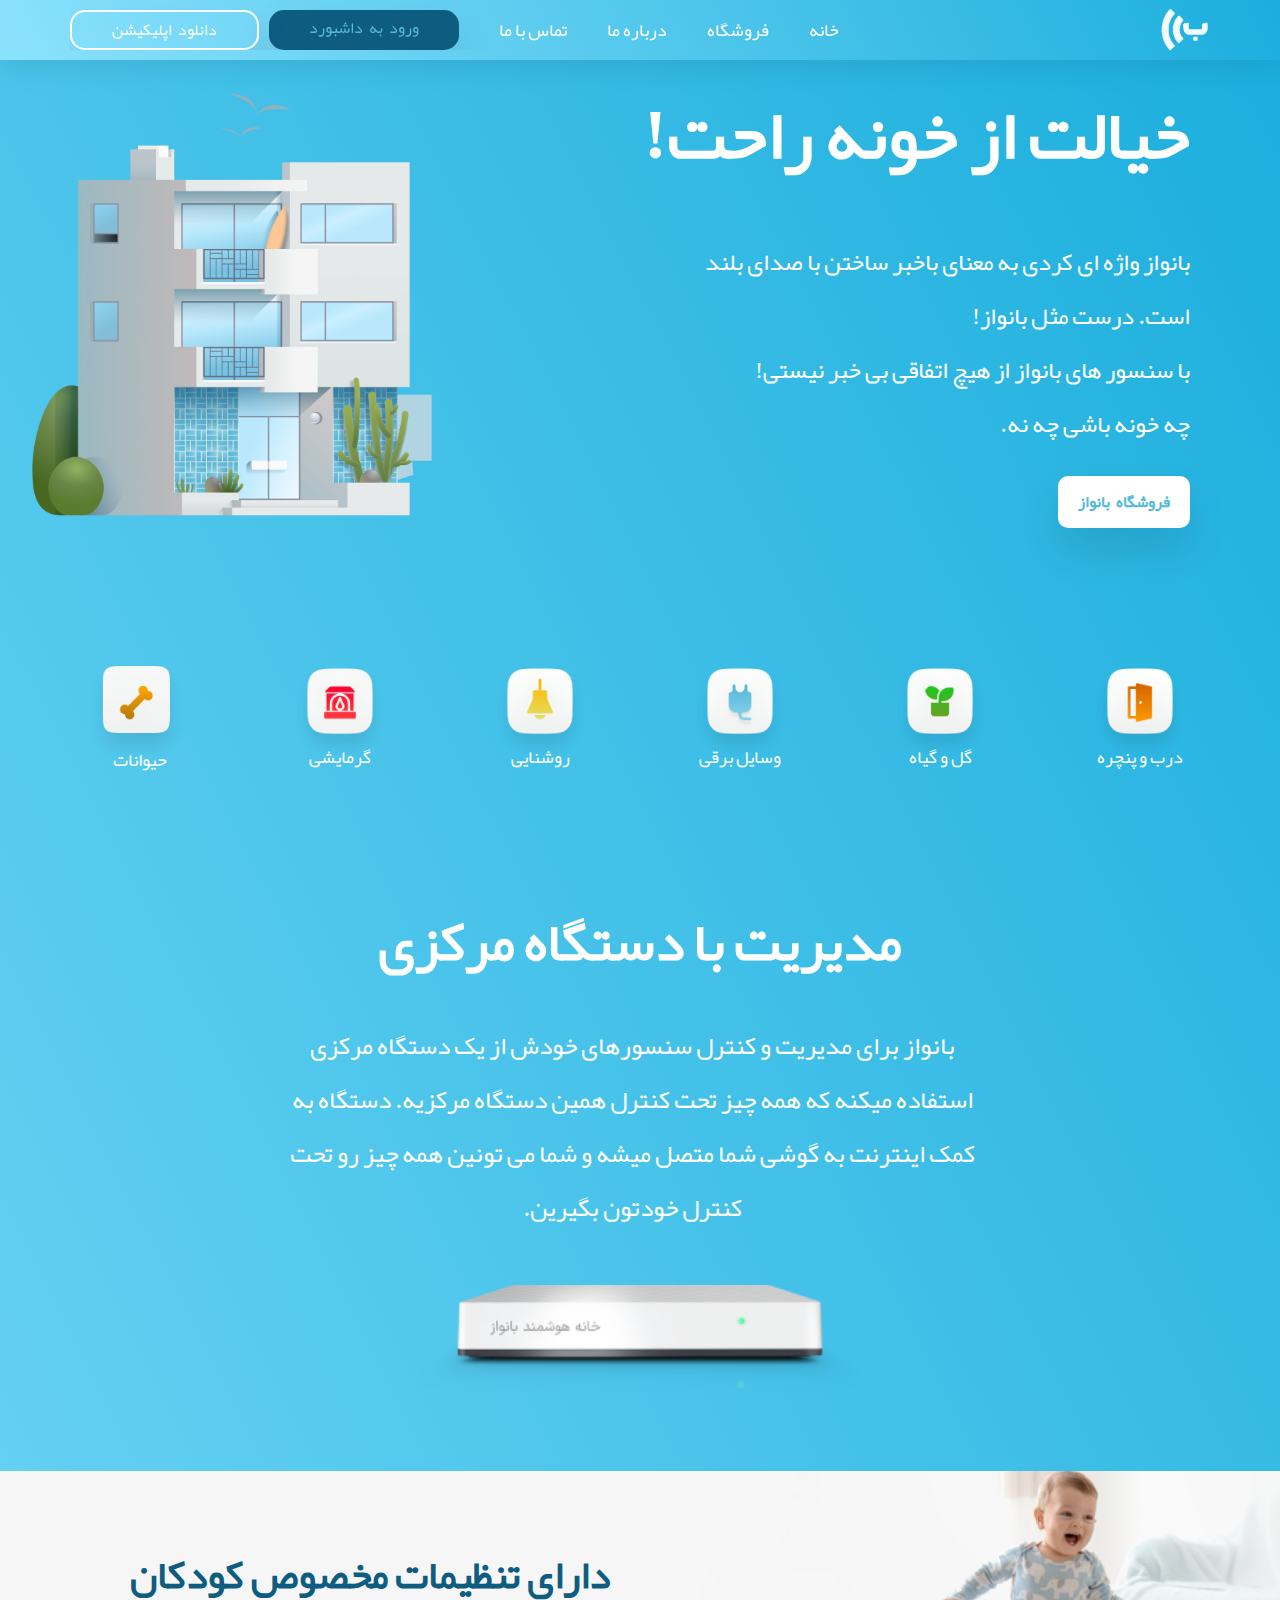
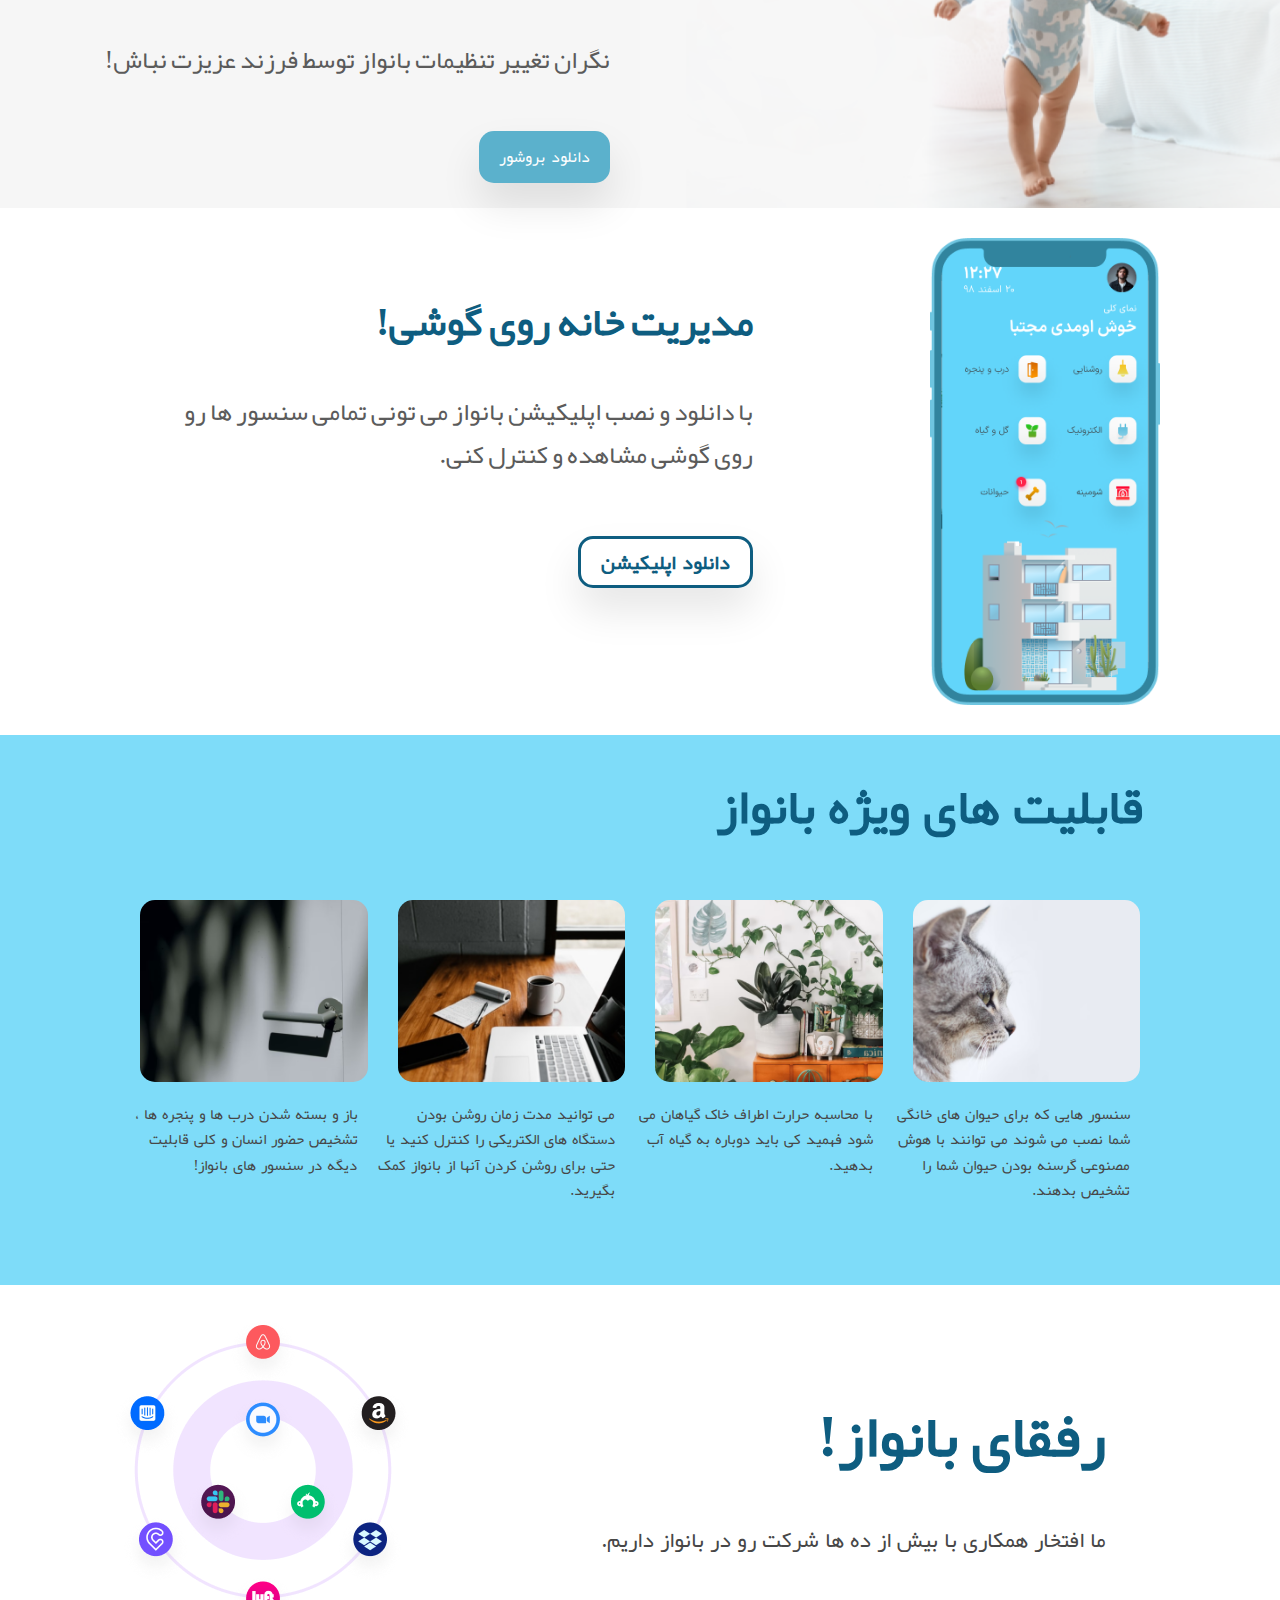
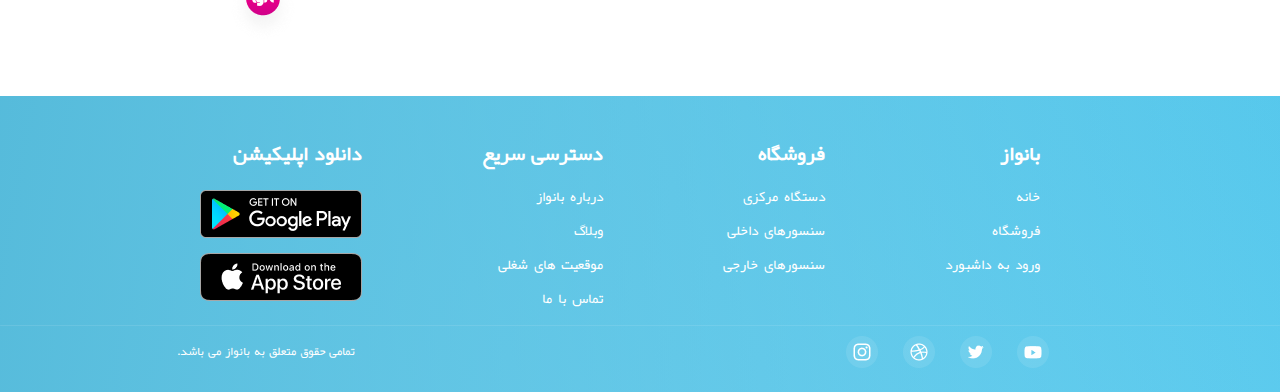
==== commit 4875fbd3: "fixed responive" ====
--- a/index.html
+++ b/index.html
@@ -11,7 +11,6 @@
       name="description"
       content="این وبسایت توسط محمد صاحبی به عنوان نمونه کار آماده شده است"
     />
-    <link rel="stylesheet" href="https://unpkg.com/aos@next/dist/aos.css" />
   </head>
   <body>
     <header class="main-header">
@@ -102,14 +101,8 @@
       </p>
     </section>
     <section class="baby">
-      <img
-        src="/assets/images/baby.png"
-        class="baby__image"
-        alt="Baby Photo"
-        data-aos="fade-left"
-        data-aos-duration="1500"
-      />
-      <div class="baby__text" data-aos="fade-right" data-aos-duration="1500">
+      <img src="/assets/images/baby.png" class="baby__image" alt="Baby Photo" />
+      <div class="baby__text">
         <h2 class="baby__title">دارای تنظیمات مخصوص کودکان</h2>
         <p class="baby__description">
           نگران تغییر تنظیمات بانواز توسط فرزند عزیزت نباش!
@@ -122,8 +115,6 @@
         src="/assets/images/iPhone-12-Mini.png"
         class="app__image"
         alt="iPhone photo"
-        data-aos="flip-right"
-        data-aos-duration="1500"
       />
       <div class="app__text">
         <h2 class="app__title">مدیریت خانه روی گوشی!</h2>
@@ -168,11 +159,7 @@
       </div>
     </section>
     <section class="company">
-      <div
-        class="container company__text"
-        data-aos="fade-left"
-        data-aos-duration="1500"
-      >
+      <div class="container company__text">
         <h2>رفقای بانواز!</h2>
         <p>ما افتخار همکاری با بیش از ده ها شرکت رو در بانواز داریم.</p>
       </div>
@@ -242,10 +229,6 @@
         </span>
       </div>
     </footer>
-    <script src="https://unpkg.com/aos@2.3.1/dist/aos.js"></script>
-    <script>
-      AOS.init();
-    </script>
     <script src="/js/main.js"></script>
   </body>
 </html>
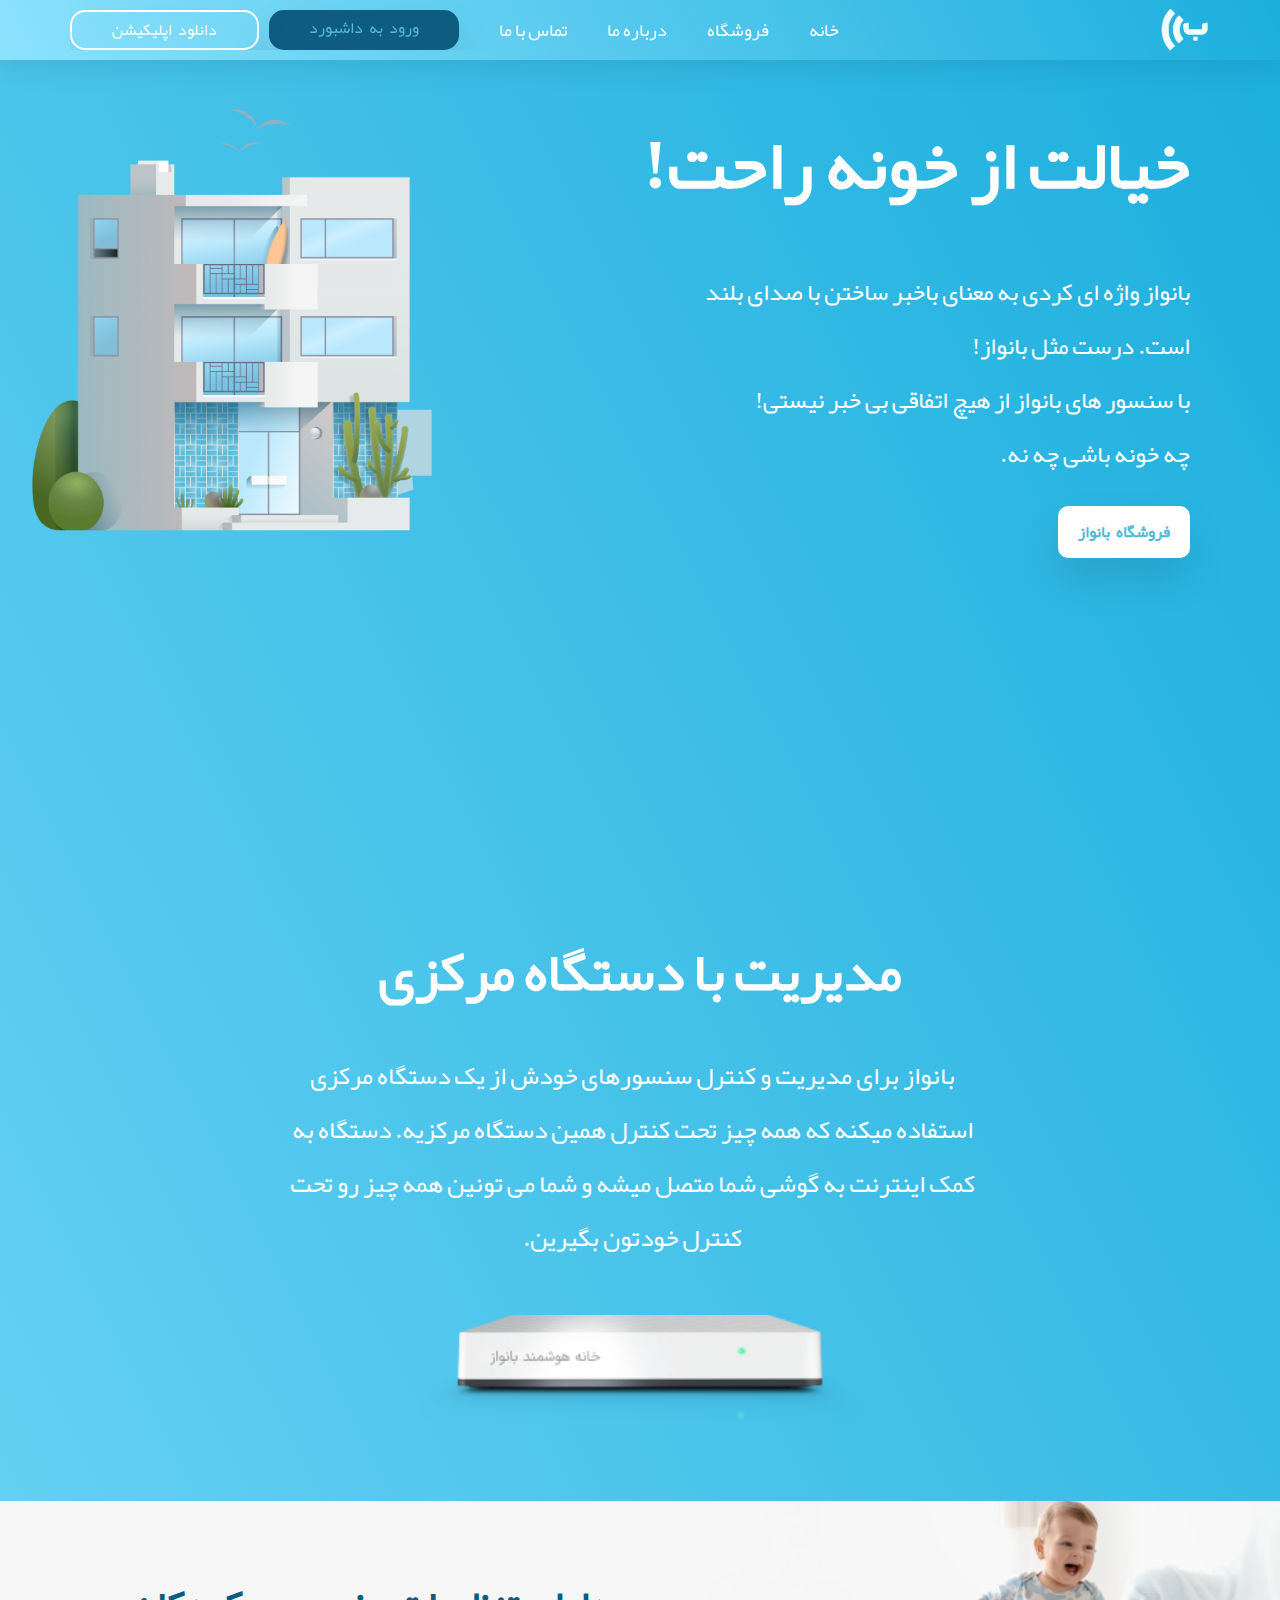
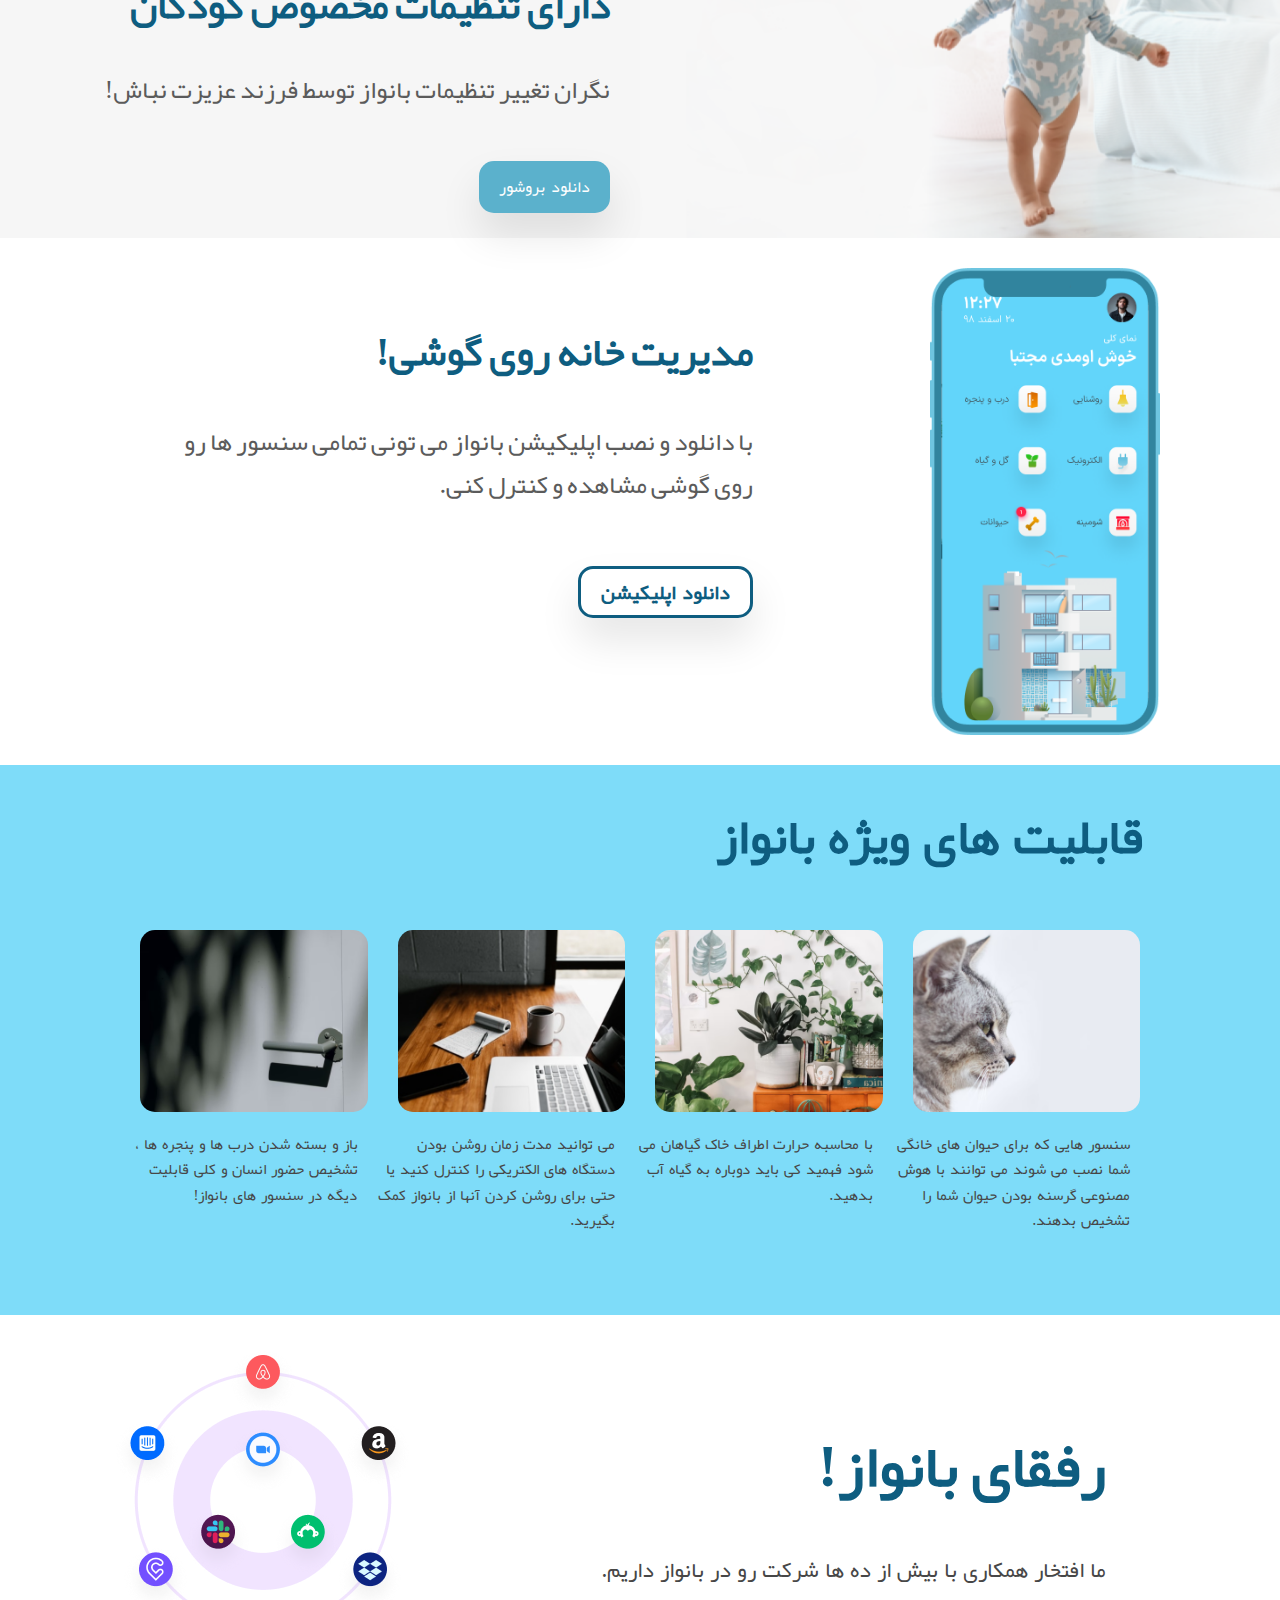
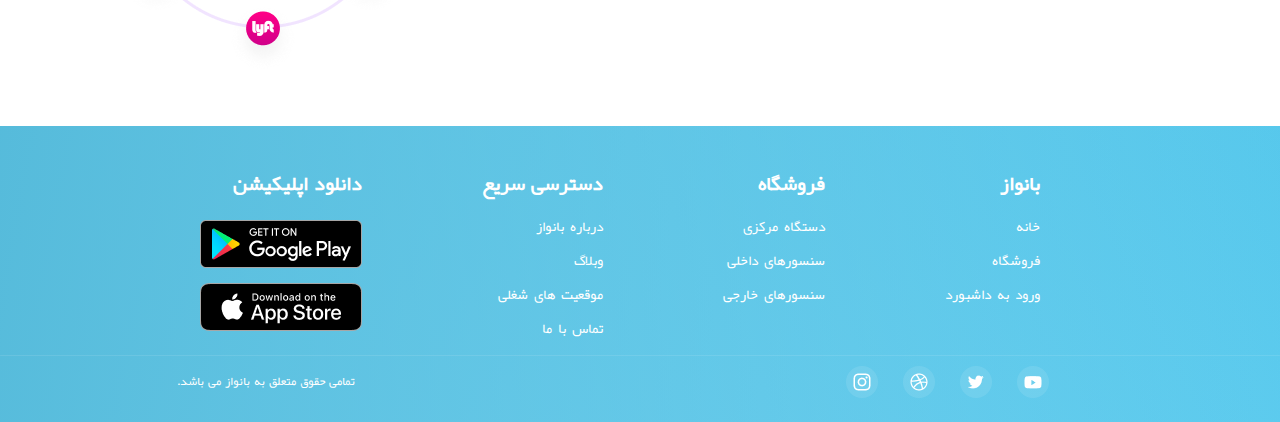
==== commit 85a577c1: "fixed hero text padding" ====
--- a/index.html
+++ b/index.html
@@ -11,6 +11,7 @@
       name="description"
       content="این وبسایت توسط محمد صاحبی به عنوان نمونه کار آماده شده است"
     />
+    <link rel="stylesheet" href="https://unpkg.com/aos@next/dist/aos.css" />
   </head>
   <body>
     <header class="main-header">
--- a/css/style.css
+++ b/css/style.css
@@ -354,7 +354,6 @@
   width: 70%;
   height: auto;
   margin: auto;
-  /* margin-bottom: 3rem; */
 }
 
 .hero__image {
@@ -387,6 +386,7 @@
   }
   .hero__detail {
     order: 1;
+    padding-top: 3rem;
   }
   .hero__title {
     width: 758px;
@@ -423,8 +423,6 @@
   flex-flow: column;
   justify-content: center;
   align-items: center;
-  padding-top: 7rem;
-  padding-bottom: 4rem;
 }
 
 .services__item p {
@@ -441,6 +439,10 @@
     display: flex;
     flex-direction: row;
     justify-content: space-between;
+  }
+  .services__item {
+    padding-top: 7rem;
+    padding-bottom: 4rem;
   }
 }
 
@@ -513,7 +515,6 @@
 .baby__title {
   font-size: 1.4rem;
   font-weight: 700;
-
   margin-bottom: 1rem;
   color: var(--color-primary-dark);
 }
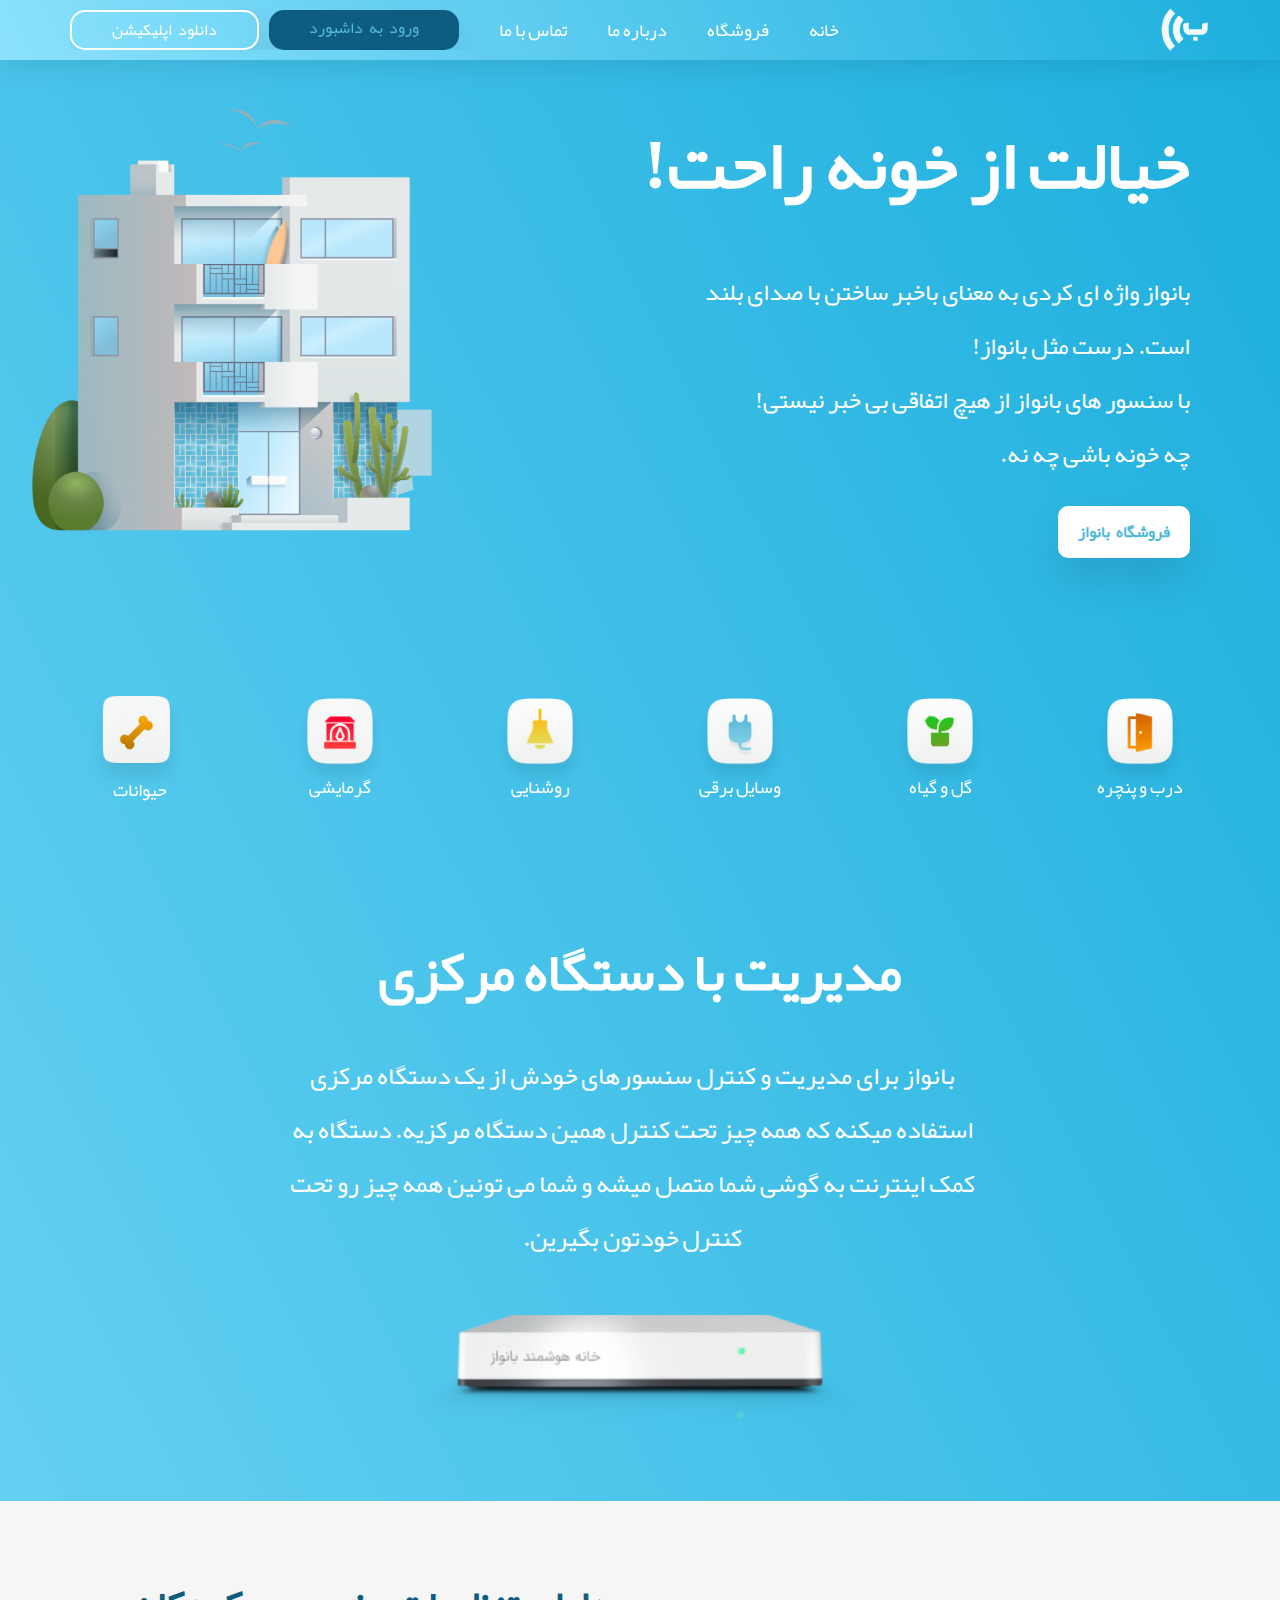
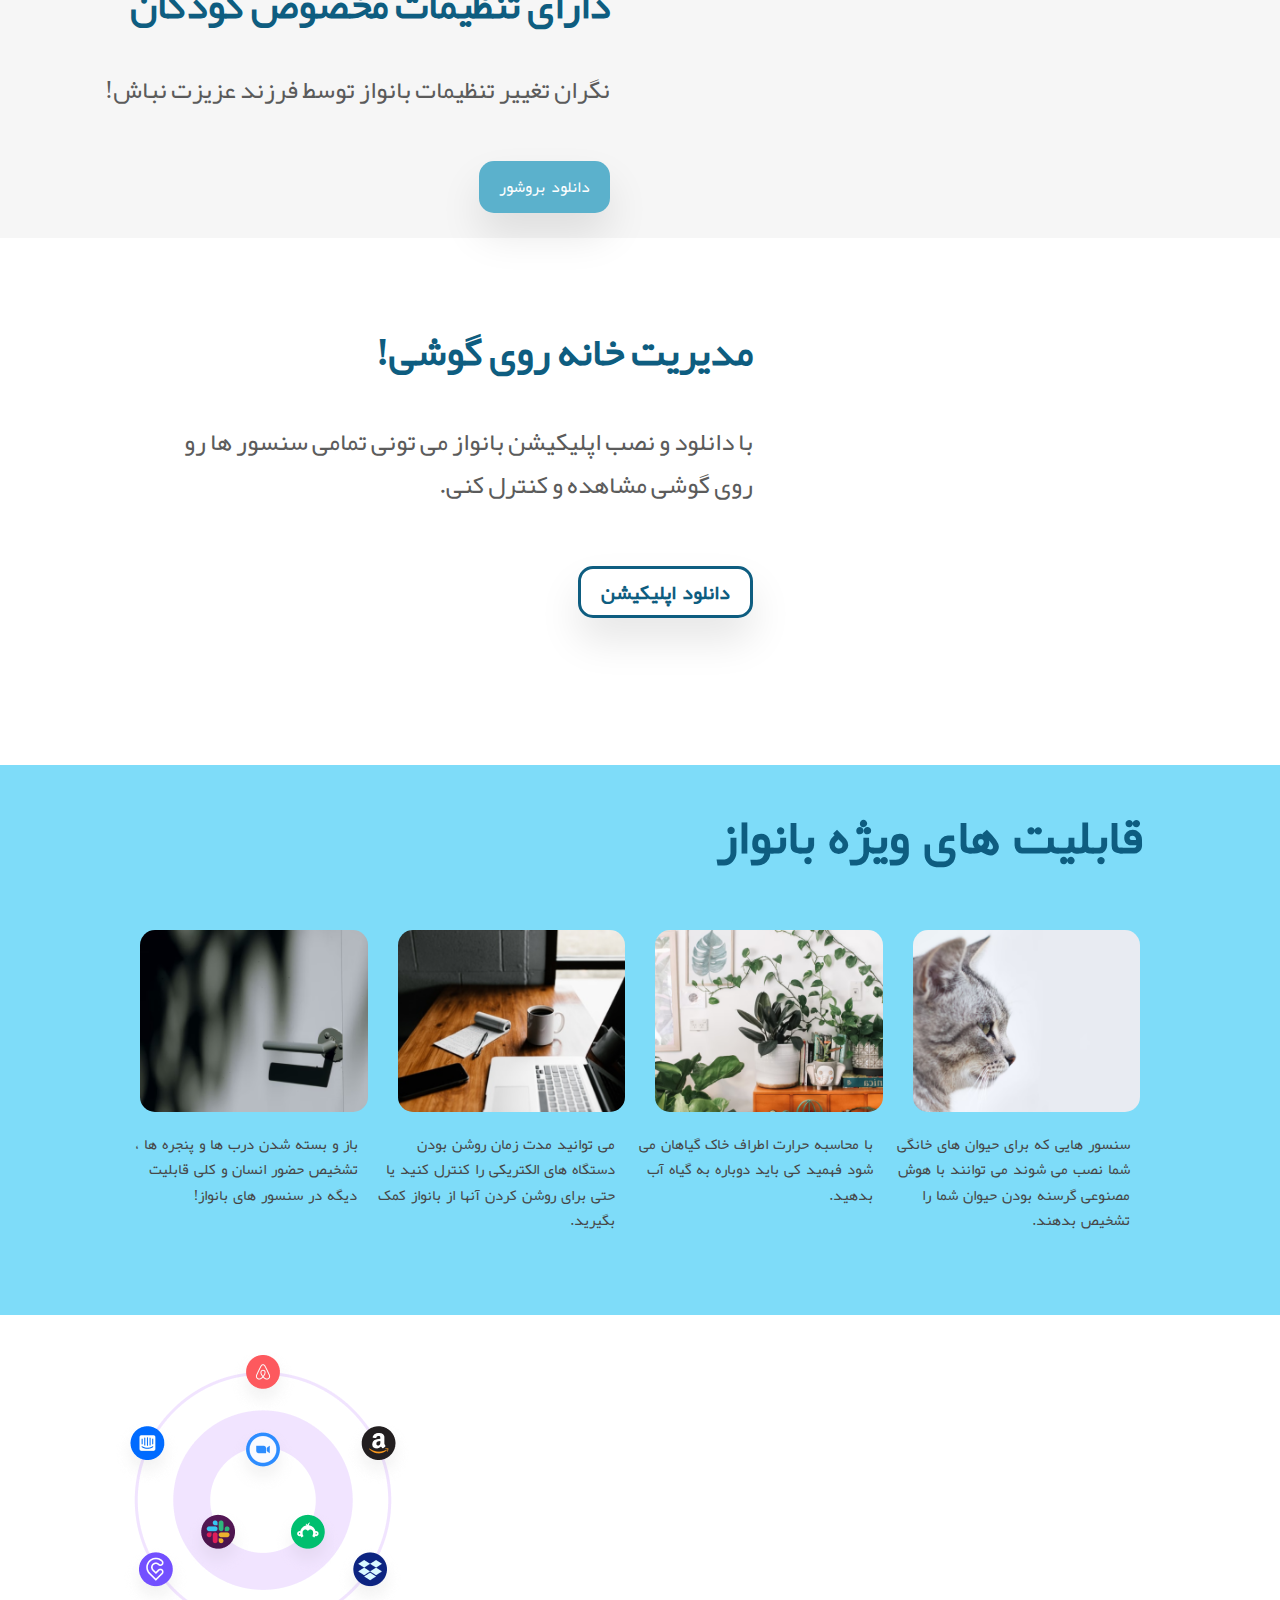
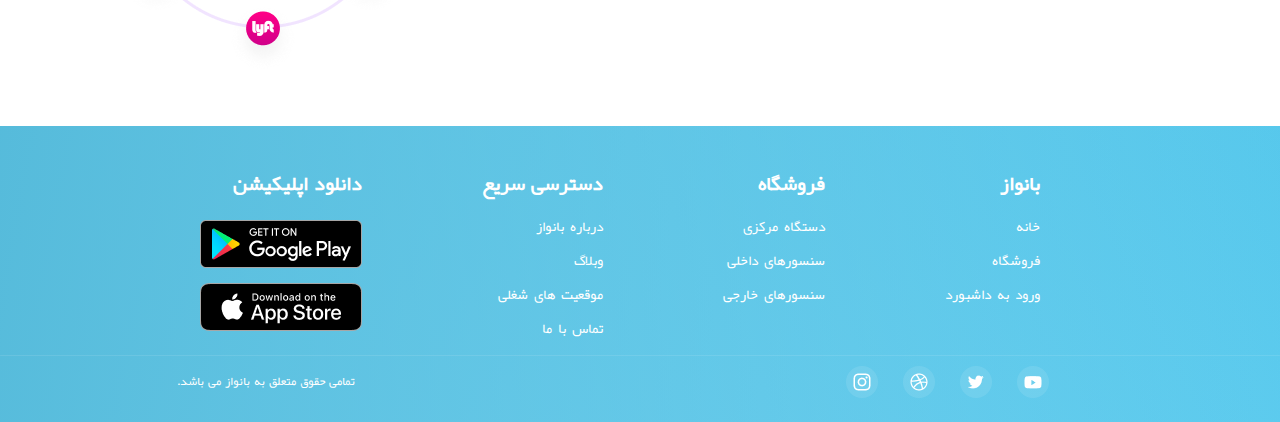
==== commit c283bce9: "testing animations" ====
--- a/index.html
+++ b/index.html
@@ -102,7 +102,13 @@
       </p>
     </section>
     <section class="baby">
-      <img src="/assets/images/baby.png" class="baby__image" alt="Baby Photo" />
+      <img
+        src="/assets/images/baby.png"
+        class="baby__image"
+        alt="Baby Photo"
+        data-aos="fade-left"
+        data-aos-duration="1500"
+      />
       <div class="baby__text">
         <h2 class="baby__title">دارای تنظیمات مخصوص کودکان</h2>
         <p class="baby__description">
@@ -116,6 +122,8 @@
         src="/assets/images/iPhone-12-Mini.png"
         class="app__image"
         alt="iPhone photo"
+        data-aos="flip-right"
+        data-aos-duration="1500"
       />
       <div class="app__text">
         <h2 class="app__title">مدیریت خانه روی گوشی!</h2>
@@ -160,7 +168,11 @@
       </div>
     </section>
     <section class="company">
-      <div class="container company__text">
+      <div
+        class="container company__text"
+        data-aos="fade-left"
+        data-aos-duration="1500"
+      >
         <h2>رفقای بانواز!</h2>
         <p>ما افتخار همکاری با بیش از ده ها شرکت رو در بانواز داریم.</p>
       </div>
@@ -230,6 +242,10 @@
         </span>
       </div>
     </footer>
+    <script src="https://unpkg.com/aos@2.3.1/dist/aos.js"></script>
+    <script>
+      AOS.init();
+    </script>
     <script src="/js/main.js"></script>
   </body>
 </html>
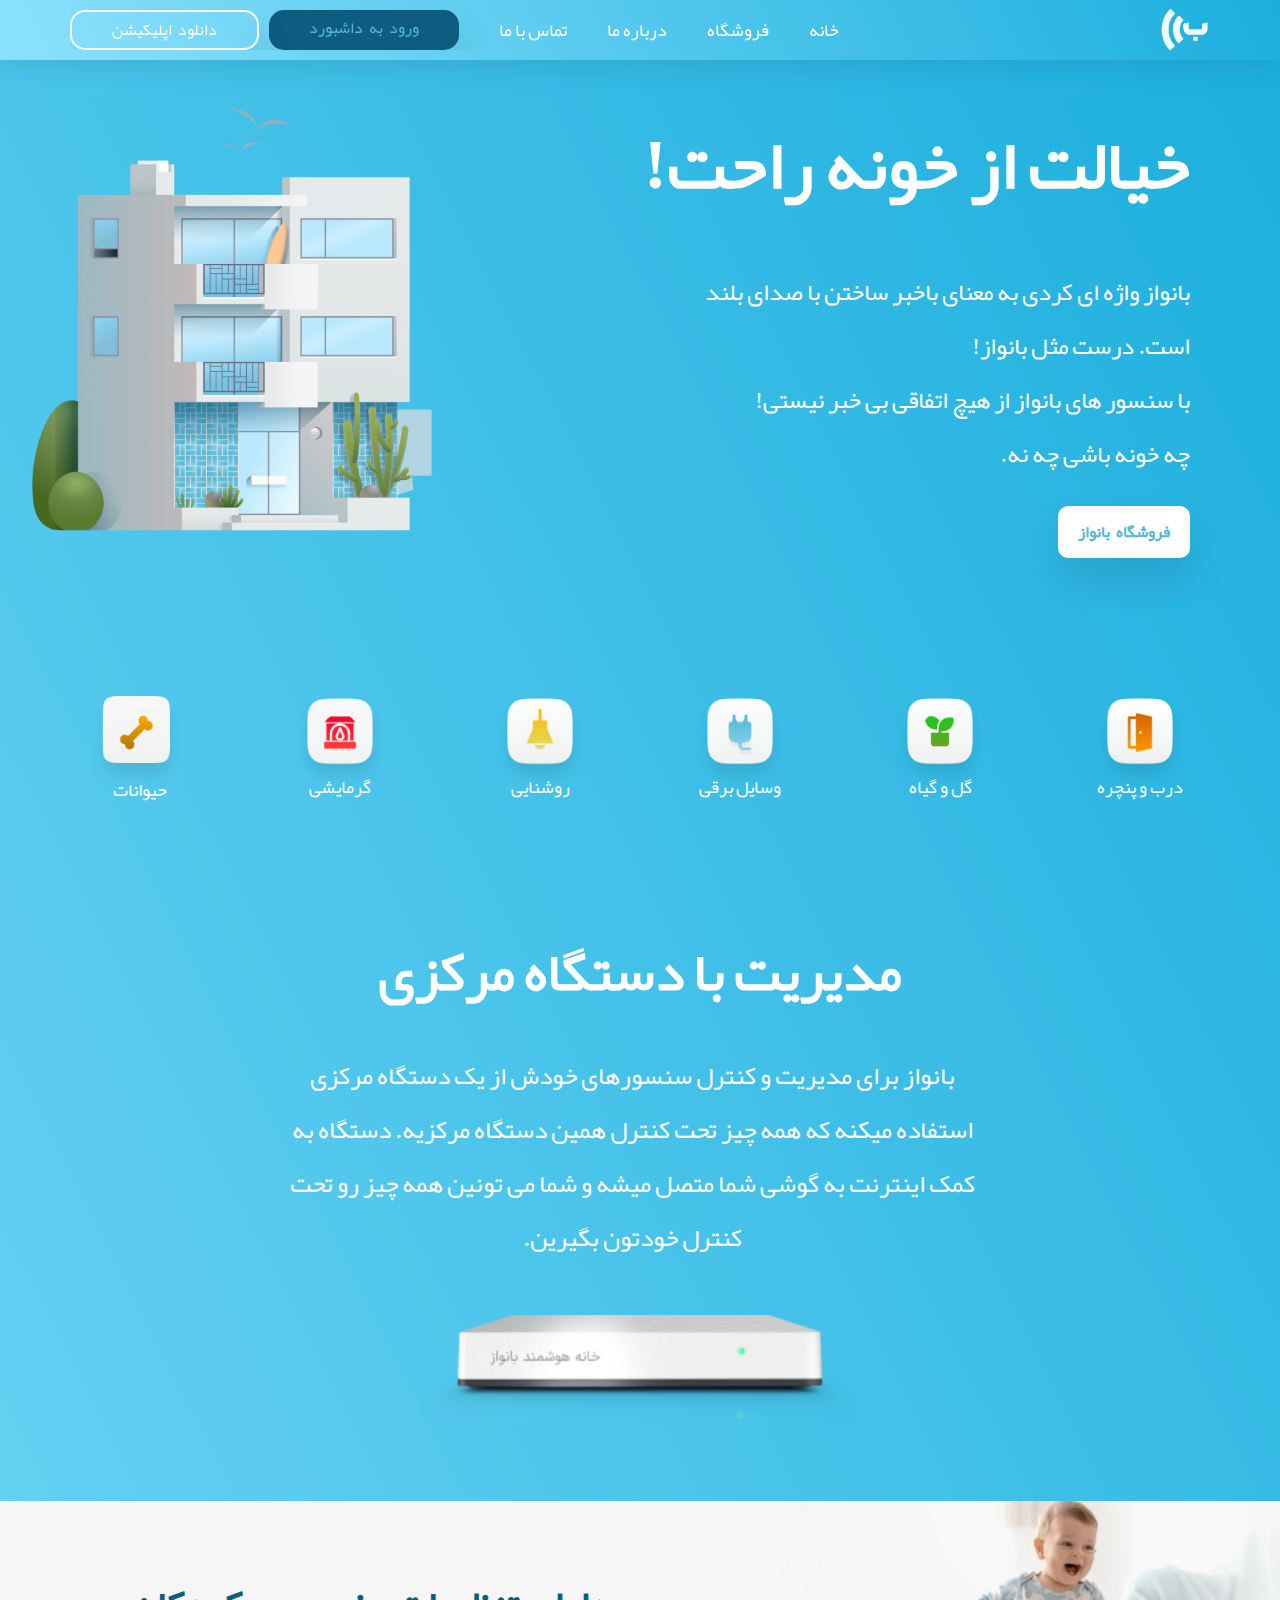
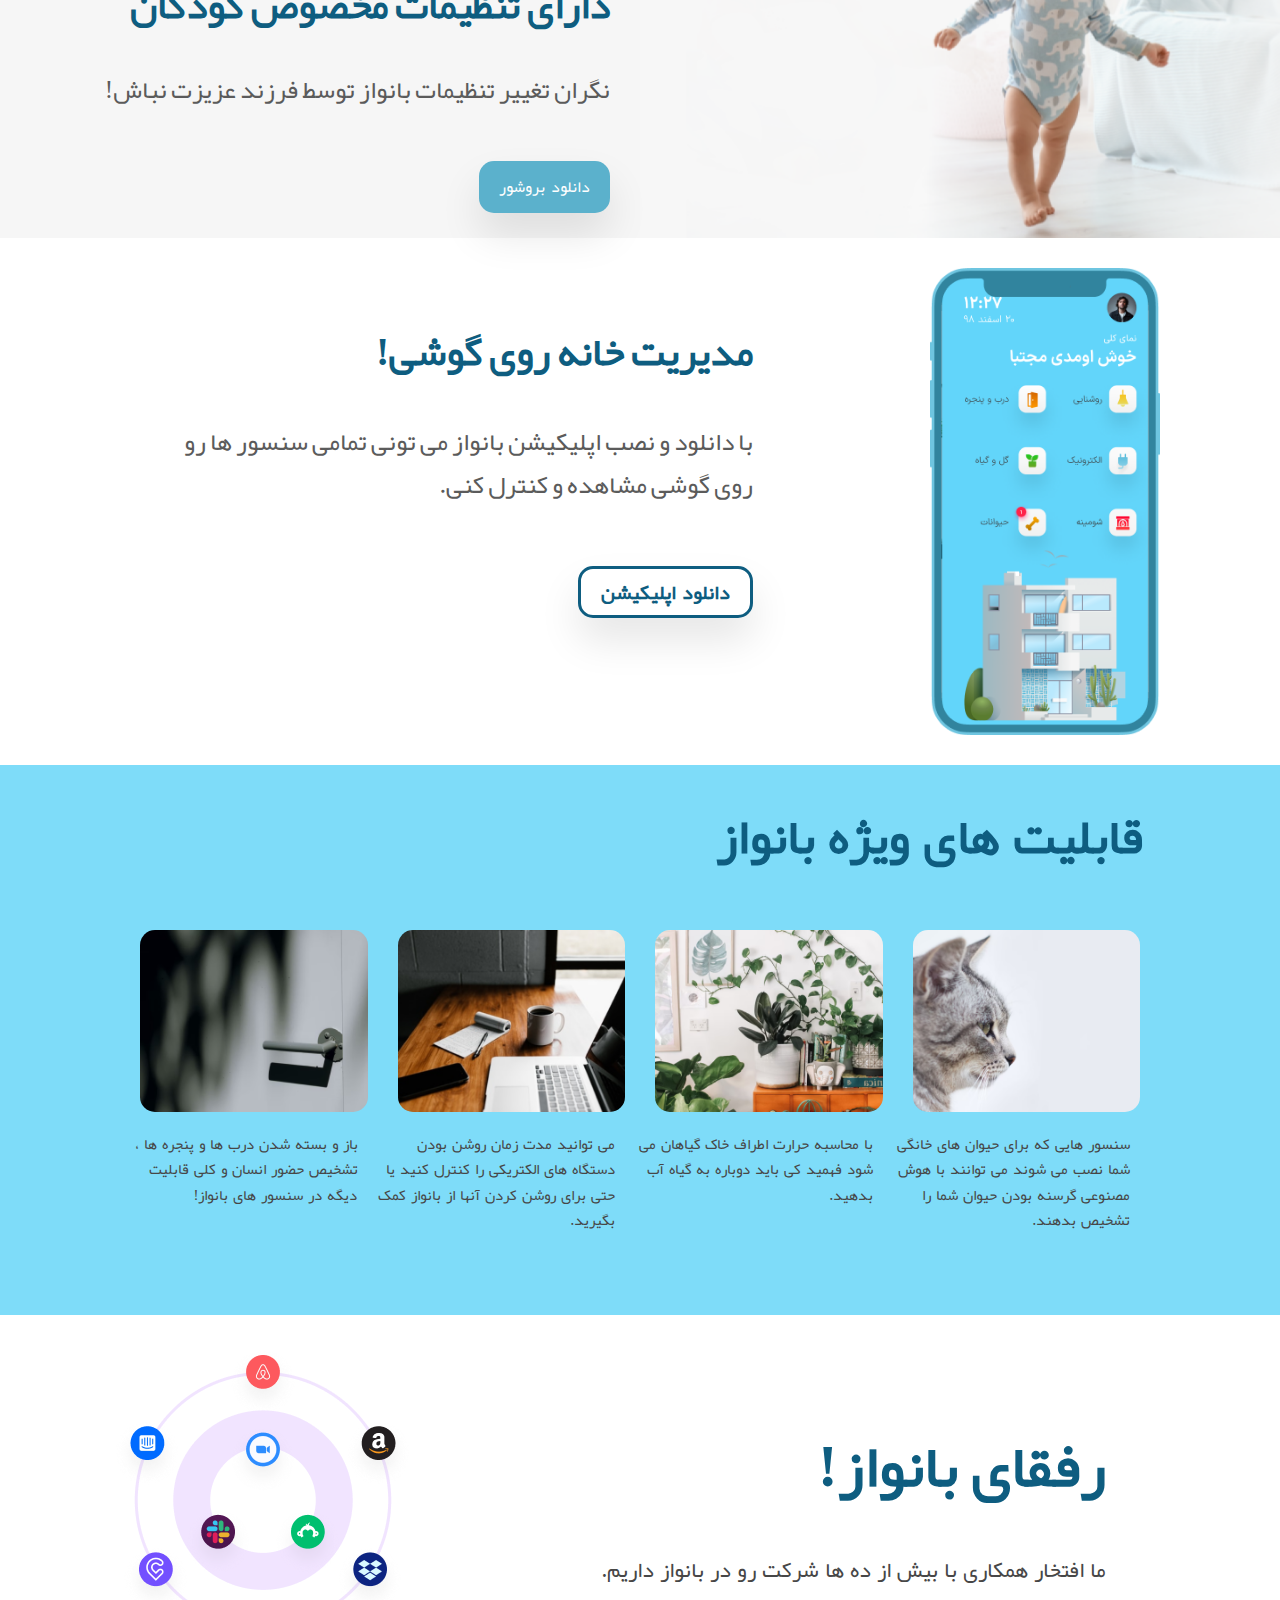
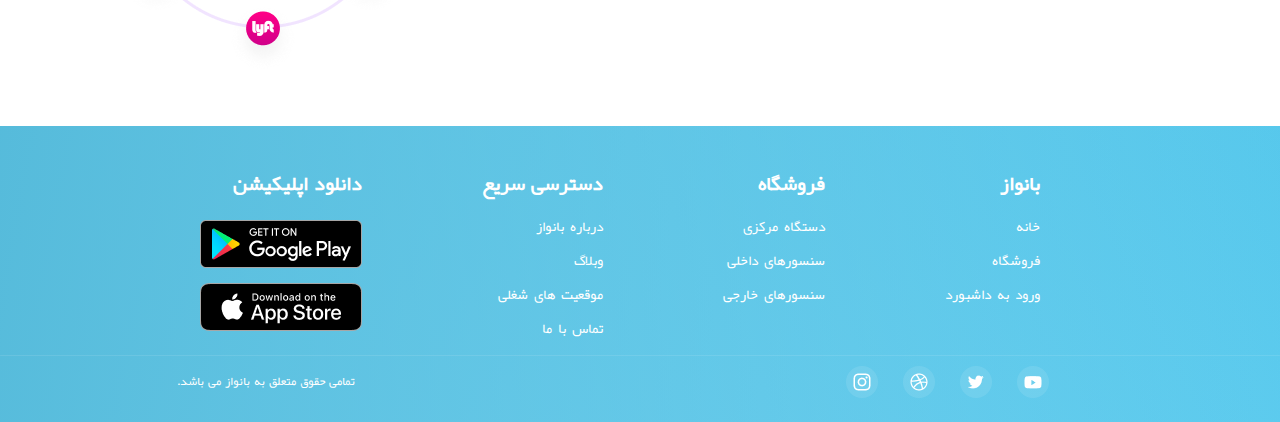
==== commit 91565f0c: "delete animations" ====
--- a/index.html
+++ b/index.html
@@ -11,7 +11,6 @@
       name="description"
       content="این وبسایت توسط محمد صاحبی به عنوان نمونه کار آماده شده است"
     />
-    <link rel="stylesheet" href="https://unpkg.com/aos@next/dist/aos.css" />
   </head>
   <body>
     <header class="main-header">
@@ -58,11 +57,7 @@
         <button class="btn hero__btn">فروشگاه بانواز</button>
       </div>
     </section>
-    <section
-      class="services container block"
-      data-aos="fade-up"
-      data-aos-duration="1500"
-    >
+    <section class="services container block">
       <div class="services__item">
         <img src="/assets/images/Door.png" alt="Door Icon" />
         <p>درب و پنچره</p>
@@ -102,13 +97,7 @@
       </p>
     </section>
     <section class="baby">
-      <img
-        src="/assets/images/baby.png"
-        class="baby__image"
-        alt="Baby Photo"
-        data-aos="fade-left"
-        data-aos-duration="1500"
-      />
+      <img src="/assets/images/baby.png" class="baby__image" alt="Baby Photo" />
       <div class="baby__text">
         <h2 class="baby__title">دارای تنظیمات مخصوص کودکان</h2>
         <p class="baby__description">
@@ -122,8 +111,6 @@
         src="/assets/images/iPhone-12-Mini.png"
         class="app__image"
         alt="iPhone photo"
-        data-aos="flip-right"
-        data-aos-duration="1500"
       />
       <div class="app__text">
         <h2 class="app__title">مدیریت خانه روی گوشی!</h2>
@@ -168,11 +155,7 @@
       </div>
     </section>
     <section class="company">
-      <div
-        class="container company__text"
-        data-aos="fade-left"
-        data-aos-duration="1500"
-      >
+      <div class="container company__text">
         <h2>رفقای بانواز!</h2>
         <p>ما افتخار همکاری با بیش از ده ها شرکت رو در بانواز داریم.</p>
       </div>
@@ -242,10 +225,6 @@
         </span>
       </div>
     </footer>
-    <script src="https://unpkg.com/aos@2.3.1/dist/aos.js"></script>
-    <script>
-      AOS.init();
-    </script>
     <script src="/js/main.js"></script>
   </body>
 </html>
